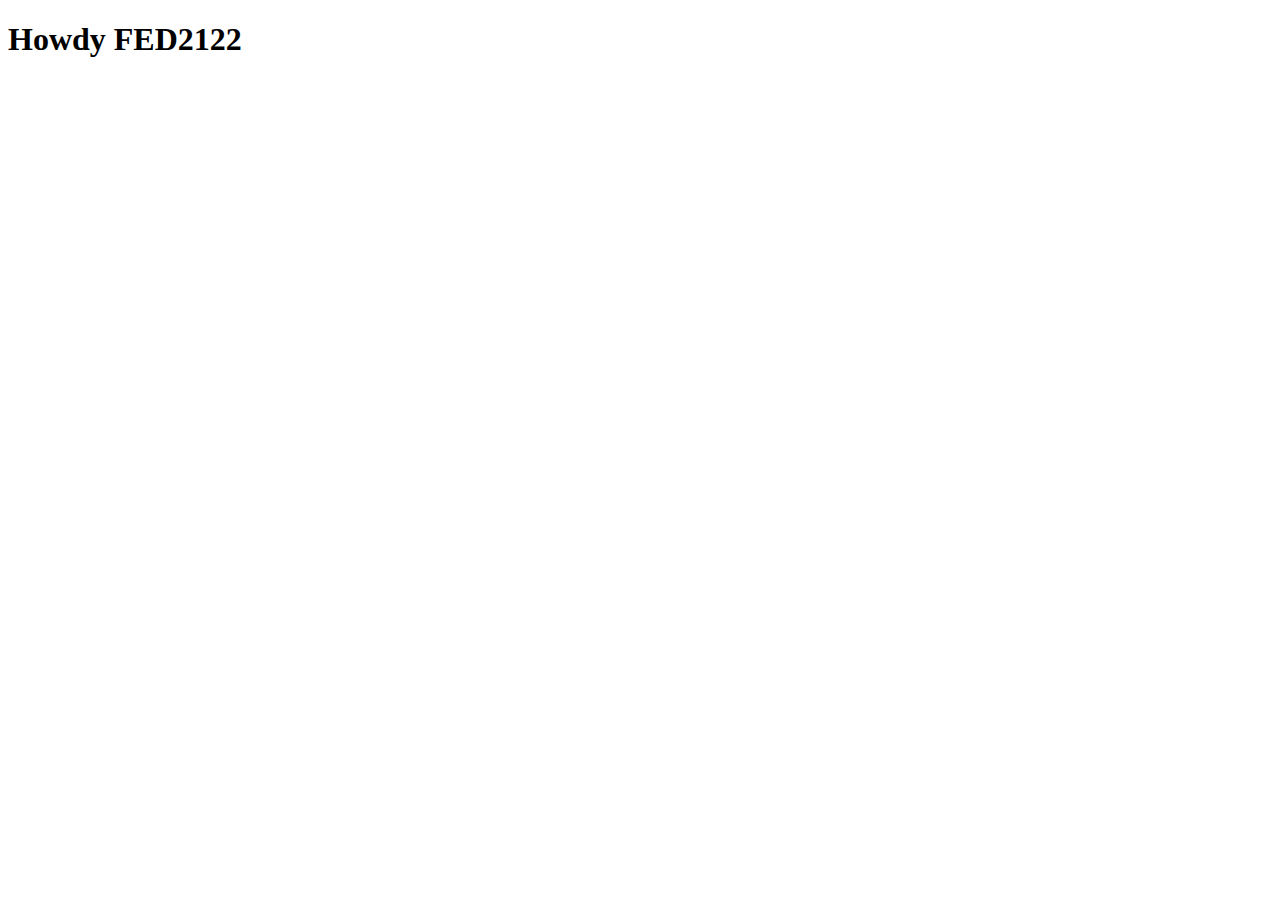
==== index.html @ 7b40d92a "Add files via upload" ====
<!doctype html>
<html lang="nl">
	
<head>
	<meta charset="UTF-8">
	<meta name="author" content="jouw naam">
	<meta name="viewport" content="width=device-width, initial-scale=1">
	
	<title>Howdy FED2122</title>
	
	<link href="styles/style.css" rel="stylesheet">
	<link rel="icon" type="image/svg+xml" href="images/favicon.svg">
</head>

<body>
	<h1>Howdy FED2122</h1>

	<script src="scripts/script.js"></script>
</body>
	
</html>
---- styles/style.css ----
/* CSS Document */
*, *::after, *::before {
  box-sizing:border-box;  
}
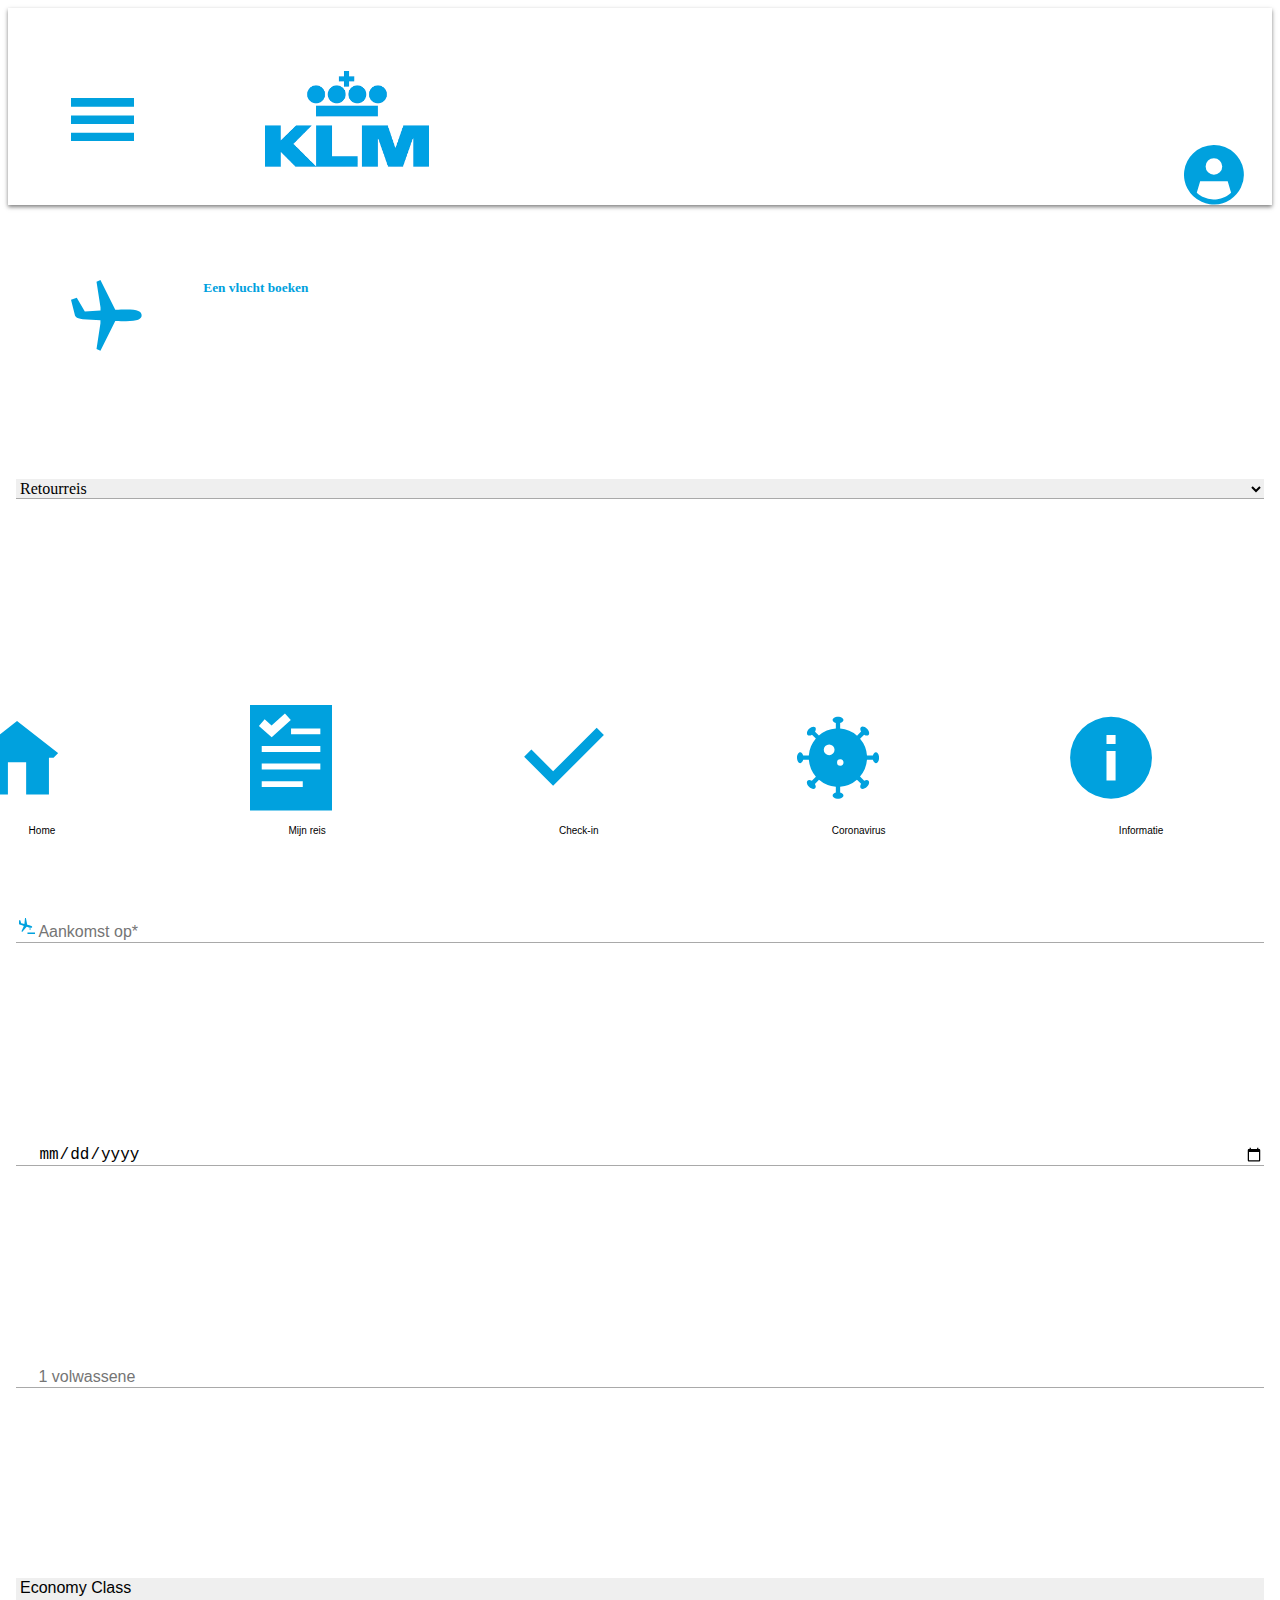
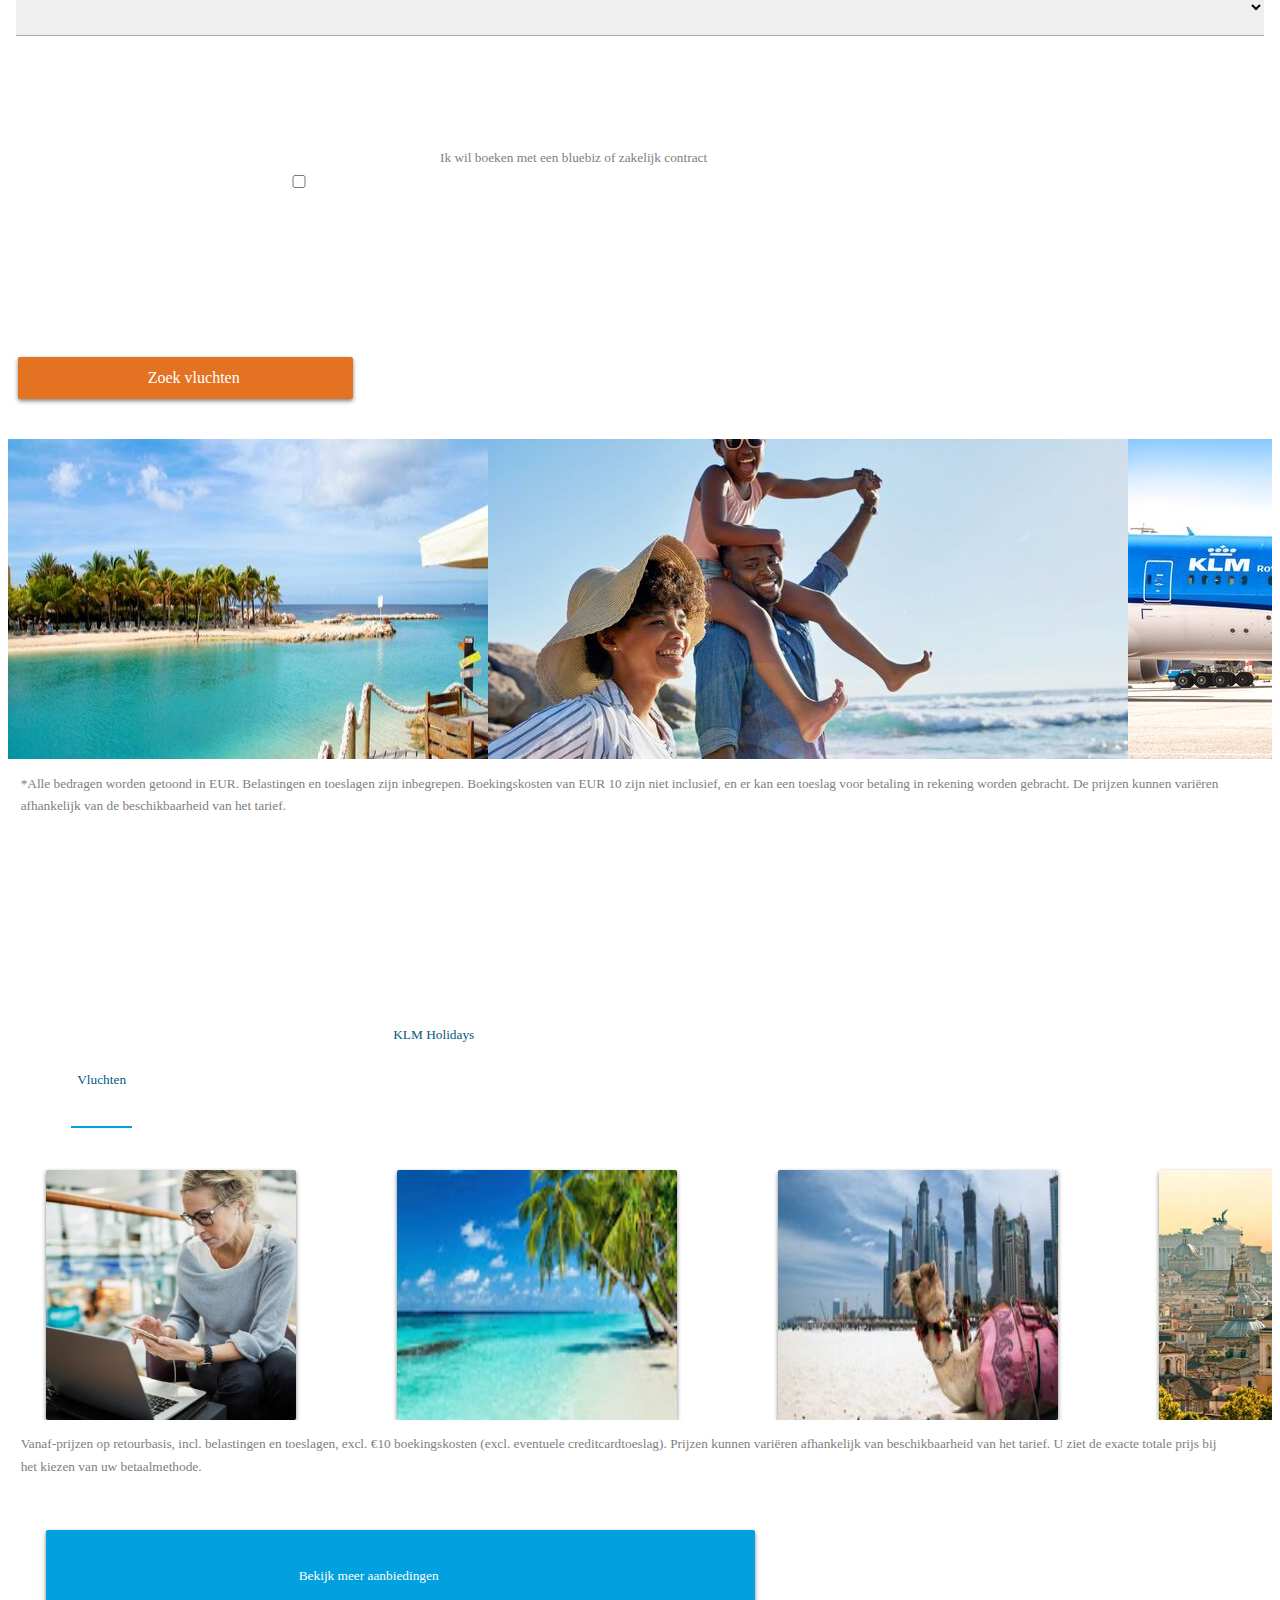
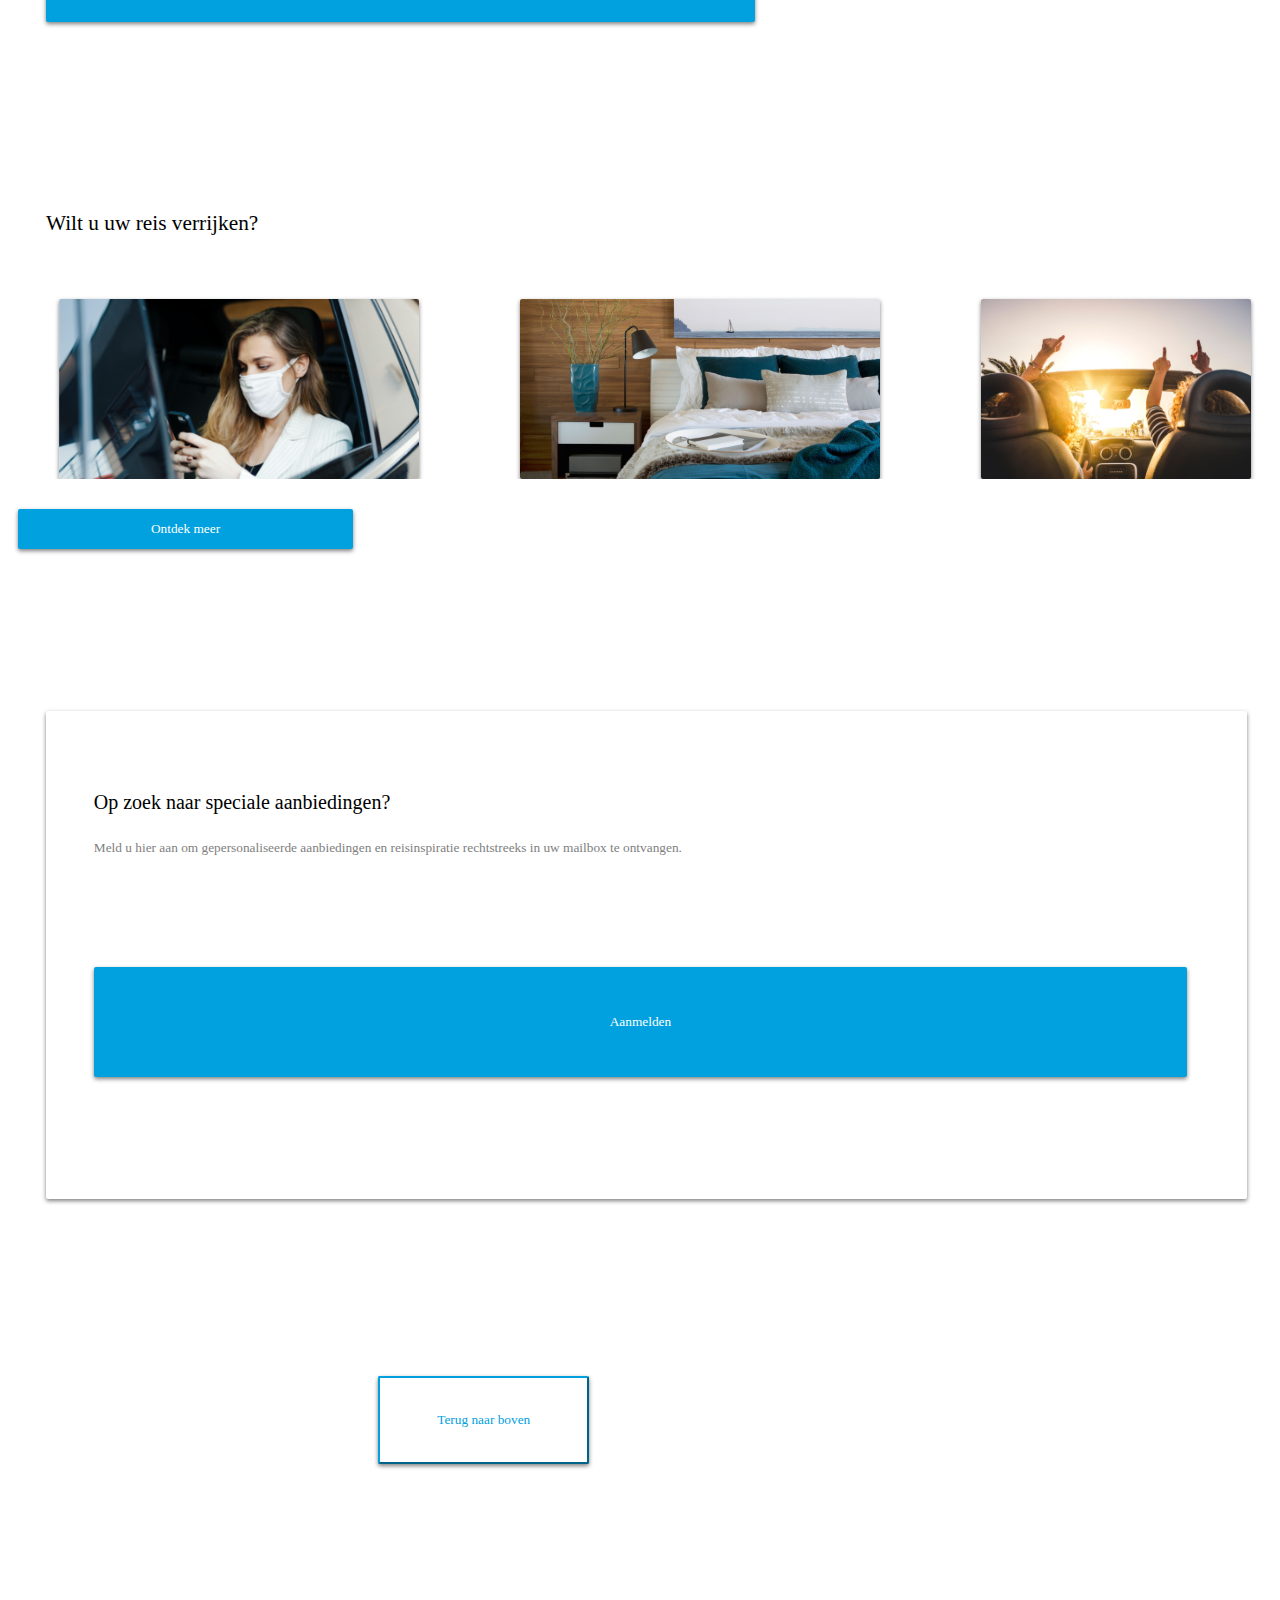
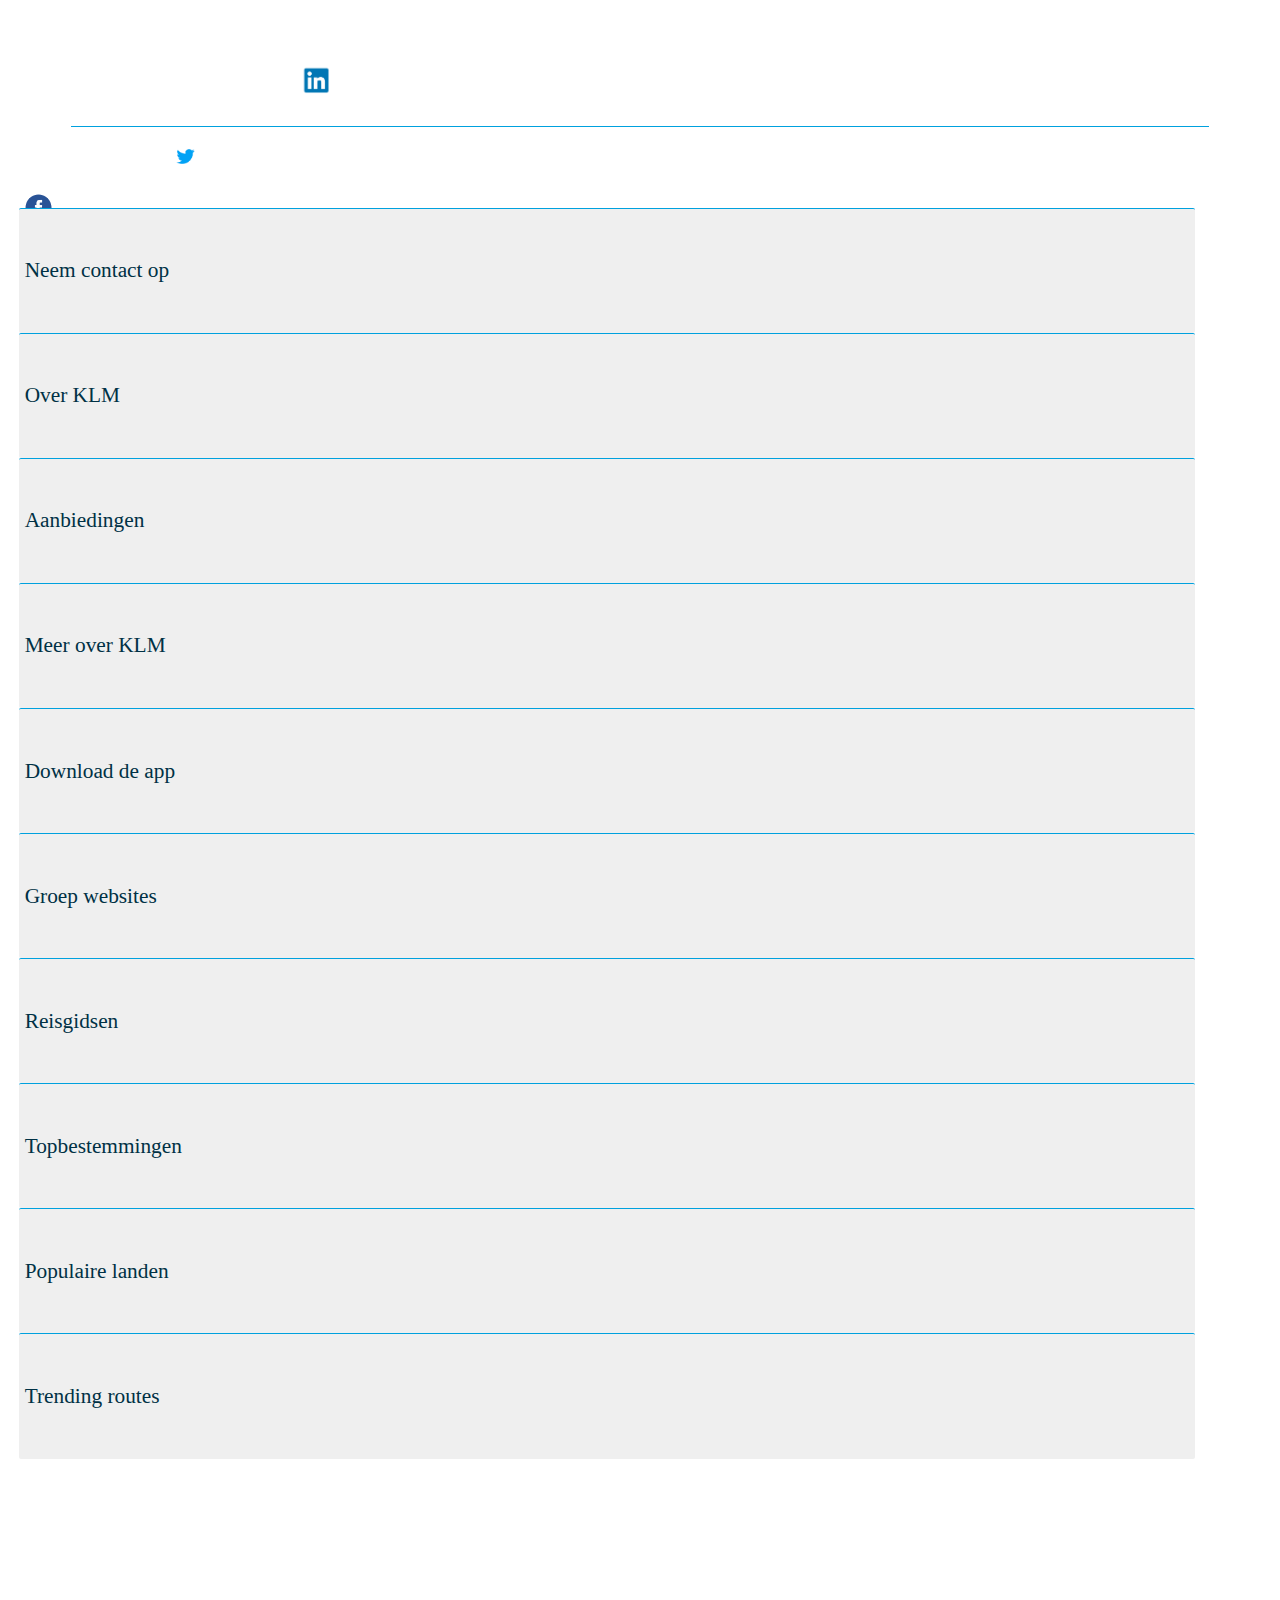
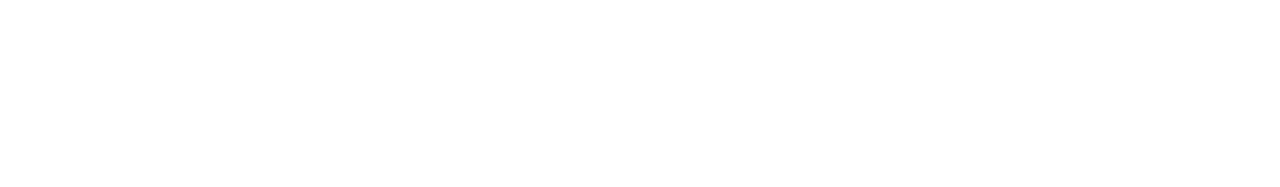
==== commit d88a94f6: "Add files via upload" ====
--- a/index.html
+++ b/index.html
@@ -1,21 +1,174 @@
 <!doctype html>
 <html lang="nl">
-	
+
 <head>
 	<meta charset="UTF-8">
-	<meta name="author" content="jouw naam">
+	<meta name="author" content="Femke Bakker">
 	<meta name="viewport" content="width=device-width, initial-scale=1">
-	
-	<title>Howdy FED2122</title>
-	
+
+	<title>KLM home</title>
+
 	<link href="styles/style.css" rel="stylesheet">
 	<link rel="icon" type="image/svg+xml" href="images/favicon.svg">
 </head>
 
 <body>
-	<h1>Howdy FED2122</h1>
+	<header>
+		<nav class="nav">
+			<svg xmlns="http://www.w3.org/2000/svg" width="100%" height="100%" viewBox="0 0 16 11" fit=""
+				preserveAspectRatio="xMidYMid meet" focusable="false" data-di-rand="1639339001306">
+				<path fill-rule="evenodd" d="M0 8.8h16V11H0V8.8zm16-4.4v2.2H0V4.4h16zM0 0h16v2.2H0V0z"></path>
+			</svg>
+			<img class="logo" src="images/klm_logo.png" alt="logo">
+			<svg xmlns="http://www.w3.org/2000/svg" width="100%" height="100%" viewBox="0 0 17 16" fit=""
+				preserveAspectRatio="xMidYMid meet" focusable="false" data-di-rand="1639063424919">
+				<path fill-rule="evenodd"
+					d="M8.054 16c-.377 0-.753-.027-1.126-.08a7.814 7.814 0 0 1-2.188-.622 8.12 8.12 0 0 1-3.813-3.574A7.827 7.827 0 0 1 .164 9.61a8.013 8.013 0 0 1-.1-2.631 7.962 7.962 0 0 1 2.364-4.702A8.184 8.184 0 0 1 4.92.63 8.261 8.261 0 0 1 7.95 0a8.338 8.338 0 0 1 3.056.551 8.317 8.317 0 0 1 2.533 1.591 7.963 7.963 0 0 1 1.773 9.324A8.084 8.084 0 0 1 8.262 16h-.207zm-2.968-2.018l.06.027a6.75 6.75 0 0 0 2.734.658h.233c.294 0 .587-.027.88-.063a6.83 6.83 0 0 0 1.82-.524l.063-.027.064-.035.063-.027.063-.035.062-.027.062-.036.062-.035.061-.027.06-.035.029-.018.033-.018.027-.018.034-.018.026-.017.033-.018.026-.018.034-.018.025-.017.034-.027.024-.009.035-.027.023-.017.035-.018.023-.018.035-.027.021-.009.036-.026.022-.018.036-.027.02-.009.037-.026.019-.018.037-.027.018-.009.039-.035.016-.009.039-.036.015-.008.04-.027.014-.018.041-.027.013-.017.042-.036.01-.009.043-.035.01-.01.044-.035.008-.009.046-.035.006-.01.046-.035.055-.053.05-.044c-.308-1.023-.615-2.036-.912-3.058H4.348c-.3 1.022-.606 2.035-.914 3.058l.047.044h.001l.048.044.048.045c.127.107.258.213.393.32l.01.009.036.026.017.01.033.026.021.018.031.026.023.01.03.026.024.018.03.018.026.017.028.018.026.018.029.018.083.053.029.018.028.026.027.01.03.017.028.018.03.018.027.017.03.018.027.018.03.018.027.018.032.017.027.01.032.017.027.018.032.018.027.017.033.018.026.009.035.018.024.018.04.017.02.01zM8.054 3.556a2.23 2.23 0 0 1 2.236 2.222A2.231 2.231 0 0 1 8.054 8a2.23 2.23 0 0 1-2.237-2.222 2.23 2.23 0 0 1 2.237-2.222z">
+				</path>
+			</svg>
+		</nav>
+	</header>
+	<main>
+		<section class="boeken">
+			<svg xmlns="http://www.w3.org/2000/svg" width="100%" height="100%" viewBox="0 0 19 19" fit=""
+				preserveAspectRatio="xMidYMid meet" focusable="false" data-di-res-id="63087fdb-fa797f2d"
+				data-di-rand="1639339001310">
+				<path fill-rule="evenodd"
+					d="M11.676 10.806l-3.913 7.826-1.035-.445 1.035-6.8v-.746a192.835 192.835 0 0 1-4.658-.29c-1.946-.155-2.07-1.035-2.07-1.035L0 5.176l1.522-.518 2.122 3.623a188.57 188.57 0 0 1 4.14-.249v-.786L6.728.435 7.763 0l3.913 7.825c1.035 0 2.07-.051 2.815-.051 3.106-.01 4.14.507 4.14 1.542 0 1.035-1.034 1.553-4.14 1.553-.776 0-1.749-.031-2.815-.063z">
+				</path>
+			</svg>
+			<h1>Een vlucht boeken</h1>
+		</section>
+		<form class="form">
+			<select>
+				<option>Retourreis</option>
+				<option>Enkele reis</option>
+				<option>Meerdere steden</option>
+			</select>
+			<input type="text" placeholder="Vertrek vanaf*">
+			<input type="text" placeholder="Aankomst op*">
+			<input type="date" placeholder="Datum">
+			<input type="text" placeholder="1 volwassene">
+			<select class="class">
+				<option>Economy Class</option>
+				<option>Premium Economy</option>
+				<optin>Business Class</optin>
+				<option>La Première</option>
+			</select>
+			<div class="checkbox">
+				<input class="checkbox" type="checkbox" role="switch">
+				<p>Ik wil boeken met een bluebiz of zakelijk contract</p>
+			</div>
+			<input class="zoeken" type="submit" value="Zoek vluchten">
+		</form>
+		</section>
+		<section>
+			<article class="carousel1">
+				<img src="images/slider1.jpg" alt="vrouw met laptop">
+				<img src="images/slider2.jpg" alt="palm beach">
+				<img src="images/slider3.jpg" alt="dubai">
+				<img src="images/slider4.jpg" alt="rome">
+			</article>
+			<p>*Alle bedragen worden getoond in EUR. Belastingen en toeslagen zijn inbegrepen. Boekingskosten van EUR 10
+				zijn niet inclusief, en er kan een toeslag voor betaling in rekening worden gebracht. De prijzen kunnen
+				variëren afhankelijk van de beschikbaarheid van het tarief.</p>
+		</section>
+		<section class="vluchten">
+			<button>Vluchten</button>
+			<button>KLM Holidays</button>
+			<article class="carousel">
+				<img class="carrousel2" src="images/vrouw_laptop.jpg" alt="vrouw met laptop">
+				<img class="carrousel2" src="images/palmbeack.jpg" alt="palm beach">
+				<img class="carrousel2" src="images/dubai.jpg" alt="dubai">
+				<img class="carrousel2" src="images/rome.jpg" alt="rome">
+			</article>
+			<p>Vanaf-prijzen op retourbasis, incl. belastingen en toeslagen, excl. €10 boekingskosten (excl. eventuele
+				creditcardtoeslag). Prijzen kunnen variëren afhankelijk van beschikbaarheid van het tarief. U ziet de
+				exacte totale prijs bij het kiezen van uw betaalmethode.</p>
+			<button>Bekijk meer aanbiedingen</button>
+		</section>
+		<section class="verrijken">
+			<h2>Wilt u uw reis verrijken?</h2>
+			<article class="carousel">
+				<img class="carrousel3" src="images/slider3_1.png" alt="vrouw in auto">
+				<img class="carrousel3" src="images/bed.jpg" alt="perfecte accommodatie">
+				<img class="carrousel3" src="images/auto.jpg" alt="auto huren">
+				<img class="carrousel3" src="images/parkeren.jpg" alt="auto parkeren">
+			</article>
+			<button>Ontdek meer</button>
+		</section>
+		<section class="speciale_aanbiedingen">
+			<h2>Op zoek naar speciale aanbiedingen?</h2>
+			<p>Meld u hier aan om gepersonaliseerde aanbiedingen en reisinspiratie rechtstreeks in uw mailbox te
+				ontvangen.</p>
+			<button>Aanmelden</button>
+		</section>
+		<section class="button4">
+			<button onclick="topFunction()" class="back" title="Terug naar boven">Terug naar boven</button>
+		</section>
+	</main>
+	<footer>
+		<section>
+			<a class="facebook" href="https://www.facebook.com/KLM"><img src="images/facebook.png" alt="facebook"></a>
+			<a class="twitter" href="https://twitter.com/klm"><img src="images/twitter.png" alt="twitter"></a>
+			<a class="linkedin" href="https://www.linkedin.com/company/klm/"><img src="images/linkedin.png"
+					alt="linkedin"></a>
+		</section>
+		<section>
+			<ul class="footer">
+				<button>Neem contact op</button>
+				<button>Over KLM</button>
+				<button>Aanbiedingen</button>
+				<button>Meer over KLM</button>
+				<button>Download de app</button>
+				<button>Groep websites</button>
+				<button>Reisgidsen</button>
+				<button>Topbestemmingen</button>
+				<button>Populaire landen</button>
+				<button>Trending routes</button>
+			</ul>
+		</section>
+		<nav class="footerNav">
+			<ul class="footerSvg">
+				<li><svg xmlns="http://www.w3.org/2000/svg" width="30%" height="100%" viewBox="0 0 19 17" fit=""
+						preserveAspectRatio="xMidYMid meet" focusable="false">
+						<path d="M9.5 0L19 7.438 17.945 8.5h-1.057V17h-5.277V9.562H7.388V17H2.111V8.5H1.055L0 7.438z">
+						</path>
+					</svg></li>
+				<li><svg height="100%" viewBox="0 0 14 18" width="30%" xmlns="http://www.w3.org/2000/svg" fit=""
+						preserveAspectRatio="xMidYMid meet" focusable="false">
+						<path
+							d="m0 0v18h14v-18zm2.5 2.44 1.18 1.06 2.28-2.06 1 1.12-3.26 2.96-2.18-1.94zm6.5 11.56h-7v-1h7zm3-3h-10v-1h10zm0-3h-10v-1h10zm0-3h-5v-1h5z">
+						</path>
+					</svg></li>
+				<li><svg xmlns="http://www.w3.org/2000/svg" width="30%" height="100%" viewBox="0 0 18 14" fit=""
+						preserveAspectRatio="xMidYMid meet" focusable="false">
+						<path fill-rule="evenodd"
+							d="M6.605 9.977l9.55-9.551 1.588 1.588-11.138 11.14L.253 6.801l1.588-1.589z"></path>
+					</svg></li>
+				<li><svg xmlns="http://www.w3.org/2000/svg" width="30%" height="100%" viewBox="0 0 18 18" fit=""
+						preserveAspectRatio="xMidYMid meet" focusable="false">
+						<path
+							d="M9 0c.654 0 1.184.318 1.184.71 0 .294-.296.546-.72.654v1.233a6.368 6.368 0 0 1 3.703 1.552l.884-.885c-.213-.37-.24-.75-.036-.954.277-.277.877-.127 1.34.335.462.463.612 1.062.334 1.34-.207.207-.594.176-.97-.046l-.885.883a6.364 6.364 0 0 1 1.514 3.694h1.293c.111-.413.36-.7.649-.7.392 0 .71.53.71 1.184 0 .654-.318 1.184-.71 1.184-.294 0-.546-.296-.654-.72h-1.29a6.37 6.37 0 0 1-1.525 3.673l.918.918c.365-.204.735-.227.936-.026.277.277.127.877-.335 1.34-.463.462-1.063.612-1.34.334-.21-.21-.175-.608.057-.989l-.905-.905a6.362 6.362 0 0 1-3.688 1.538v1.289c.424.108.72.36.72.654 0 .392-.53.71-1.184.71-.654 0-1.184-.318-1.184-.71 0-.29.287-.538.7-.649v-1.29a6.371 6.371 0 0 1-3.695-1.514l-.892.892c.222.375.254.763.046.97-.277.277-.877.127-1.34-.335-.462-.462-.612-1.062-.334-1.34.204-.204.583-.176.953.037l.893-.89a6.371 6.371 0 0 1-1.553-3.707h-1.23c-.108.424-.36.72-.654.72C.318 10.184 0 9.654 0 9c0-.654.318-1.184.71-1.184.29 0 .538.287.649.7h1.233c.1-1.42.664-2.713 1.542-3.727l-.845-.843c-.376.222-.764.254-.972.046-.277-.277-.127-.877.335-1.34.463-.462 1.062-.612 1.34-.334.204.204.177.583-.036.953l.849.85a6.36 6.36 0 0 1 3.711-1.527V1.359c-.413-.111-.7-.36-.7-.649C7.816.318 8.346 0 9 0zm.526 9.33a.71.71 0 1 0 0 1.419.71.71 0 0 0 0-1.418zM7.052 6.069a1.184 1.184 0 1 0 0 2.368 1.184 1.184 0 0 0 0-2.368z"
+							fill-rule="nonzero"></path>
+					</svg></li>
+				<li><svg xmlns="http://www.w3.org/2000/svg" width="30%" height="100%" viewBox="0 0 16 16" fit=""
+						preserveAspectRatio="xMidYMid meet" focusable="false">
+						<path
+							d="M8 .02A7.981 7.981 0 0 1 15.977 8a7.981 7.981 0 0 1-7.979 7.978A7.981 7.981 0 0 1 .021 8 7.981 7.981 0 0 1 7.999.021zm-.887 12.412h1.773V6.67H7.113v5.762zm0-7.092h1.773V3.567H7.113V5.34z">
+						</path>
+					</svg></li>
+			</ul>
+			<ul class="footerMenu">
+				<li>Home</li>
+				<li>Mijn reis</li>
+				<li>Check-in</li>
+				<li>Coronavirus</li>
+				<li>Informatie</li>
+			</ul>
+		</nav>
+	</footer>
+	<script src="./script.js"></script>
+</body>
 
-	<script src="scripts/script.js"></script>
-</body>
-	
-</html>
+</html>--- a/styles/style.css
+++ b/styles/style.css
@@ -1,5 +1,555 @@
 /* CSS Document */
-*, *::after, *::before {
-  box-sizing:border-box;  
-}
-
+*,
+*::after,
+*::before {
+  box-sizing: border-box;
+}
+
+/*styling voor de p elementen*/
+p {
+  display: flex;
+  font-family: verdana regular;
+  margin-left: 1%;
+  font-size: 10pt;
+  color: gray;
+  width: 95%;
+  line-height: 1.7;
+}
+
+/*styling voor de top navigatie*/
+.nav {
+  box-shadow: 0 2px 4px 0 rgba(0, 0, 0, .5);
+}
+
+.nav :first-child {
+  fill: #00a1de;
+  width: 5%;
+  margin-top: 4%;
+  margin-left: 5%;
+}
+
+.nav :nth-child(2) {
+  width: 13%;
+  margin-left: 10%;
+  margin-top: 5%;
+  margin-bottom: -2%;
+}
+
+.nav :nth-child(3) {
+  display: flex;
+  fill: #00a1de;
+  width: 5%;
+  margin-left: 93%;
+}
+
+/*styling voor de section boeken*/
+.boeken {
+  display: flex;
+  align-items: flex-start;
+  margin-left: 5%;
+  margin-top: 5%;
+}
+
+.boeken :first-child {
+  fill: #00a1de;
+  width: 6%;
+  margin-right: 5%;
+  margin-top: 1%;
+}
+
+.boeken h1 {
+  font-family: verdana regular;
+  font-size: 10pt;
+  color: #00a1de;
+  margin-top: 1%;
+}
+
+/*styling voor het formulier */
+.form {
+  display: flex;
+  flex-direction: column;
+  width: 100%;
+}
+
+.form :first-child {
+  font-family: verdana regular;
+  font-size: 12pt;
+  margin-top: 10%;
+  margin-right: 0.5em;
+  margin-left: 0.5em;
+  margin-bottom: 10%;
+  width: calc(100% - 1em);
+  border: 0;
+  border-bottom: 1px solid #a9a9a9;
+}
+
+.form svg {
+  display: flex;
+  fill: #00a1de;
+  width: 6%;
+  margin-left: 4%;
+}
+
+.form input {
+  font-size: 12pt;
+  padding-top: 1%;
+  margin-top: 5%;
+  margin-right: 0.5em;
+  margin-left: 0.5em;
+  margin-bottom: 10%;
+  width: calc(100% - 1em);
+  border: 0;
+  border-bottom: 1px solid #a9a9a9;
+  background-repeat: no-repeat;
+  background-size: 1em;
+  background-position: 0.2em 50%;
+  padding-left: 1.4em;
+}
+
+.form input:nth-of-type(1) {
+  background-image: url("../images/vliegtuigOpstijgen.svg");
+}
+
+.form input:nth-of-type(2) {
+  background-image: url("../images/vliegtuigLanden.svg");
+}
+
+.class {
+  font-size: 12pt;
+  padding-top: 0;
+  padding-bottom: 3%;
+  margin-top: 5%;
+  margin-right: 0.5em;
+  margin-left: 0.5em;
+  width: calc(100% - 1em);
+  border: 0;
+  border-bottom: 1px solid #a9a9a9;
+}
+
+.checkbox {
+  display: flex;
+  align-content: flex-start;
+  margin-left: -8em;
+}
+
+.checkbox p {
+  font-family: verdana regular;
+  font-size: 10pt;
+  display: flex;
+  margin-top: 8%;
+  margin-left: -20%;
+  width: 100%;
+}
+
+.form .zoeken {
+  font-family: verdana regular;
+  color: white;
+  background-color: #e37222;
+  padding-top: 12px;
+  padding-bottom: 12px;
+  margin: 10px;
+  margin-top: 30px;
+  margin-bottom: 40px;
+  width: 335px;
+  border: none;
+  border-radius: 2px;
+  box-shadow: 0 2px 4px 0 rgba(0, 0, 0, .5);
+}
+
+/*styling voor de eerste carousel*/
+.carousel1 {
+  display: flex;
+  flex-direction: row;
+  overflow-x: auto;
+}
+
+.carousel1 img {
+  width: 100%;
+}
+
+/*styling voor het tabblad vluchten*/
+.vluchten button:nth-of-type(1) {
+  display: flex;
+  font-family: verdana regular;
+  font-size: 10pt;
+  color: #005b82;
+  background-color: white;
+  margin-top: 20%;
+  margin-bottom: -8%;
+  margin-left: 5%;
+  padding-bottom: 3%;
+  border: 0;
+  border-bottom: 2px solid #00a1de;
+}
+
+.vluchten button:nth-of-type(2) {
+  display: flex;
+  font-family: verdana regular;
+  font-size: 10pt;
+  color: #005b82;
+  background-color: white;
+  margin-top: 20%;
+  margin-bottom: -8%;
+  margin-left: 30%;
+  margin-top: 0;
+  padding-bottom: 3%;
+  border: 0;
+}
+
+/*styling voor het carousel*/
+.carousel {
+  display: flex;
+  flex-direction: row;
+  overflow-x: auto;
+}
+
+.carrousel2 {
+  margin-top: 15%;
+  height: 250px;
+  width: 280px;
+  margin-left: 3%;
+  margin-right: 5%;
+  border-radius: 2px;
+  box-shadow: 0 2px 4px 0 rgba(0, 0, 0, .5);
+}
+
+/*styling voor het tabblad vluchten*/
+.vluchten button:nth-of-type(3) {
+  font-family: verdana regular;
+  color: white;
+  background-color: #00a1de;
+  padding-top: 3%;
+  padding-bottom: 3%;
+  padding-left: 20%;
+  padding-right: 25%;
+  margin-left: 3%;
+  margin-right: 3%;
+  margin-bottom: 10%;
+  margin-top: 3%;
+  border: none;
+  border-radius: 2px;
+  box-shadow: 0 2px 4px 0 rgba(0, 0, 0, .5);
+}
+
+/*styling voor de section verrijken*/
+.verrijken h2 {
+  font-family: verdana regular;
+  font-size: 16pt;
+  font-weight: lighter;
+  margin-bottom: -10%;
+  margin-top: 5%;
+  margin-left: 3%;
+}
+
+.carrousel3 {
+  margin-top: 15%;
+  ;
+  height: 180px;
+  width: 70%;
+  margin-left: 4%;
+  margin-right: 4%;
+  margin-top: none;
+  border-radius: 2px;
+  box-shadow: 0 2px 4px 0 rgba(0, 0, 0, .5);
+}
+
+.verrijken button {
+  font-family: verdana regular;
+  color: white;
+  background-color: #00a1de;
+  padding-top: 12px;
+  padding-bottom: 12px;
+  margin: 10px;
+  margin-top: 30px;
+  width: 335px;
+  border: none;
+  border-radius: 2px;
+  box-shadow: 0 2px 4px 0 rgba(0, 0, 0, .5);
+}
+
+/*styling voor de section speciale aanbiedingen*/
+.speciale_aanbiedingen {
+  box-shadow: 0 2px 4px 0 rgba(0, 0, 0, .5);
+  border-radius: 2px;
+  padding-top: 5%;
+  padding-left: 1%;
+  padding-right: 1%;
+  padding-bottom: 5%;
+  margin-left: 3%;
+  margin-right: 3%;
+  margin-top: 12%;
+  width: 95%;
+}
+
+.speciale_aanbiedingen h2 {
+  font-family: verdana regular;
+  font-weight: lighter;
+  font-size: 15pt;
+  margin-left: 3%;
+  margin-bottom: 2%;
+}
+
+.speciale_aanbiedingen p {
+  width: 90%;
+  margin-top: 0;
+  margin-left: 3%;
+  font-size: 10pt;
+}
+
+.speciale_aanbiedingen button {
+  font-family: verdana regular;
+  color: white;
+  background-color: #00a1de;
+  padding-top: 4%;
+  padding-bottom: 4%;
+  margin-bottom: 5%;
+  margin-top: 8%;
+  margin-left: 3%;
+  width: 93%;
+  border: none;
+  border-radius: 2px;
+  box-shadow: 0 2px 4px 0 rgba(0, 0, 0, .5);
+}
+
+.button4 {
+  margin: 5%;
+  width: 90%;
+  border-bottom: 1px solid #00a1de;
+}
+
+/*styling voor de knop om naar boven te gaan*/
+.back {
+  margin-top: 10%;
+  margin-left: 27%;
+  margin-bottom: 23%;
+  padding-top: 3%;
+  padding-bottom: 3%;
+  padding-right: 5%;
+  padding-left: 5%;
+  border: 1;
+  border-radius: 2px;
+  border-color: #00a1de;
+  font-family: verdana regular;
+  color: #00a1de;
+  background-color: white;
+  box-shadow: 0 2px 4px 0 rgba(0, 0, 0, .5);
+}
+
+/*styling voor de sociale media iconen*/
+.facebook {
+  display: flex;
+  height: 35px;
+  margin-left: 1%;
+}
+
+.twitter {
+  display: flex;
+  height: 15px;
+  margin-left: 13%;
+  margin-top: -6%;
+}
+
+.linkedin {
+  display: flex;
+  height: 35px;
+  margin-left: 23%;
+  margin-top: -8%;
+}
+
+/*styling voor de footer*/
+.footer {
+  display: flex;
+  flex-direction: column;
+  width: 98%;
+  font-size: 13pt;
+  padding: 0;
+  border-top: 1px;
+}
+
+.footer button {
+  font-family: verdana regular;
+  color: #003145;
+  background-color: -internal-light-dark(black, white);
+  padding-top: 4%;
+  padding-bottom: 4%;
+  margin: 0;
+  margin-right: 0.5em;
+  margin-left: 0.5em;
+  width: 95%;
+  border: 0;
+  border-top: 1px solid #00a1de;
+  border-radius: 2px;
+  font-family: verdana regular;
+  text-align: left;
+  font-size: 16pt;
+}
+
+.footer button:last-of-type {
+  margin-bottom: 25%;
+}
+
+.footerNav {
+  margin-top: 10%;
+  position: fixed;
+  bottom: 0;
+  left: 0;
+  z-index: 9999;
+  background-color: white;
+}
+
+.footerMenu {
+  font-family: Verdana, Geneva, Tahoma, sans-serif;
+  display: flex;
+  flex-direction: row;
+  list-style: none;
+  margin-left: -10%;
+  margin-top: -4%;
+  margin-bottom: 5%;
+  font-size: 10px;
+  justify-content: space-around;
+  fill: #00a1de;
+  background-color: white;
+}
+
+.footerSvg {
+  display: flex;
+  flex-direction: row;
+  list-style: none;
+  margin-left: -5%;
+  margin-right: -5%;
+  margin-top: -4%;
+  margin-bottom: 5%;
+  padding-top: 4%;
+  justify-content: space-around;
+  fill: #00a1de;
+  background-color: white;
+}
+
+
+
+
+
+/* hier begint de css voor de tweede pagina */
+
+/*styling voor alle sections*/
+.page2 section {
+  padding-bottom: 1%;
+  box-shadow: 0 2px 4px 0 rgba(0, 0, 0, .5);
+  border-radius: 2px;
+  margin-left: 2%;
+  margin-right: 2%;
+  margin-top: 10%;
+}
+
+/*styling voor de sections met de class "none"*/
+.page2 .none {
+  padding-bottom: 0;
+  box-shadow: none;
+  border-radius: 2px;
+  margin-left: 1%;
+  margin-right: 2%;
+  margin-top: 10%;
+}
+
+/*styling voor de p elementen in de class "none"*/
+.page2 .noneP {
+  color: #003145;
+  border: 0;
+  border-bottom: 1px solid #003145;
+  width: 25%;
+  margin-top: -3%;
+}
+
+/*styling voor de h1 elementen in de class "none"*/
+.page2 .none h1 {
+  font-family: Verdana, Geneva, Tahoma, sans-serif;
+  color: #003145;
+  font-weight: 50;
+  font-size: 1.8em;
+  margin-left: 4%;
+  margin-top: -4%;
+}
+
+/*styling voor de h1/2/3 elementen*/
+.page2 h1 {
+  font-family: Verdana, Geneva, Tahoma, sans-serif;
+  color: #003145;
+  font-weight: 50;
+  font-size: 1.8em;
+  margin-left: 4%;
+}
+
+.page2 h2 {
+  font-family: Verdana, Geneva, Tahoma, sans-serif;
+  color: #003145;
+  font-weight: 50;
+  font-size: 16pt;
+}
+
+.page2 h3 {
+  font-family: Verdana, Geneva, Tahoma, sans-serif;
+  color: #003145;
+  font-weight: 400;
+  margin-left: 4%;
+  padding-top: 5%;
+}
+
+/*styling voor de p elementen in page 2*/
+.page2 p {
+  font-family: Verdana, Geneva, Tahoma, sans-serif;
+  color: gray;
+  width: 95%;
+  font-size: 10pt;
+  font-weight: 400;
+  margin-left: 4%;
+  margin-bottom: 10%;
+}
+
+/*styling voor de afbeeldingen in page 2*/
+.page2 .img {
+  width: 100%;
+}
+
+
+/*styling voor de sociale media iconen in page 2*/
+.page2 .none .facebook {
+  display: flex;
+  height: 35px;
+  margin-left: 1%;
+}
+
+.page2 .none .twitter {
+  display: flex;
+  height: 15px;
+}
+
+.page2 .none .linkedin {
+  display: flex;
+  height: 35px;
+}
+
+/*styling voor de footer in page 2*/
+.footerNav {
+  margin-top: 10%;
+  position: fixed;
+  bottom: 0;
+  left: 0;
+  z-index: 9999;
+  background-color: white;
+}
+
+.page2 .none .footer {
+  display: flex;
+  flex-direction: column;
+  width: 98%;
+  font-size: 13pt;
+  padding: 0;
+  border-top: 1px;
+}
+
+.page2 .footer2 {
+  margin-top: 20%;
+  margin-left: 1%;
+  margin-right: 1%;
+  border-top: 1px solid #00a1de;
+}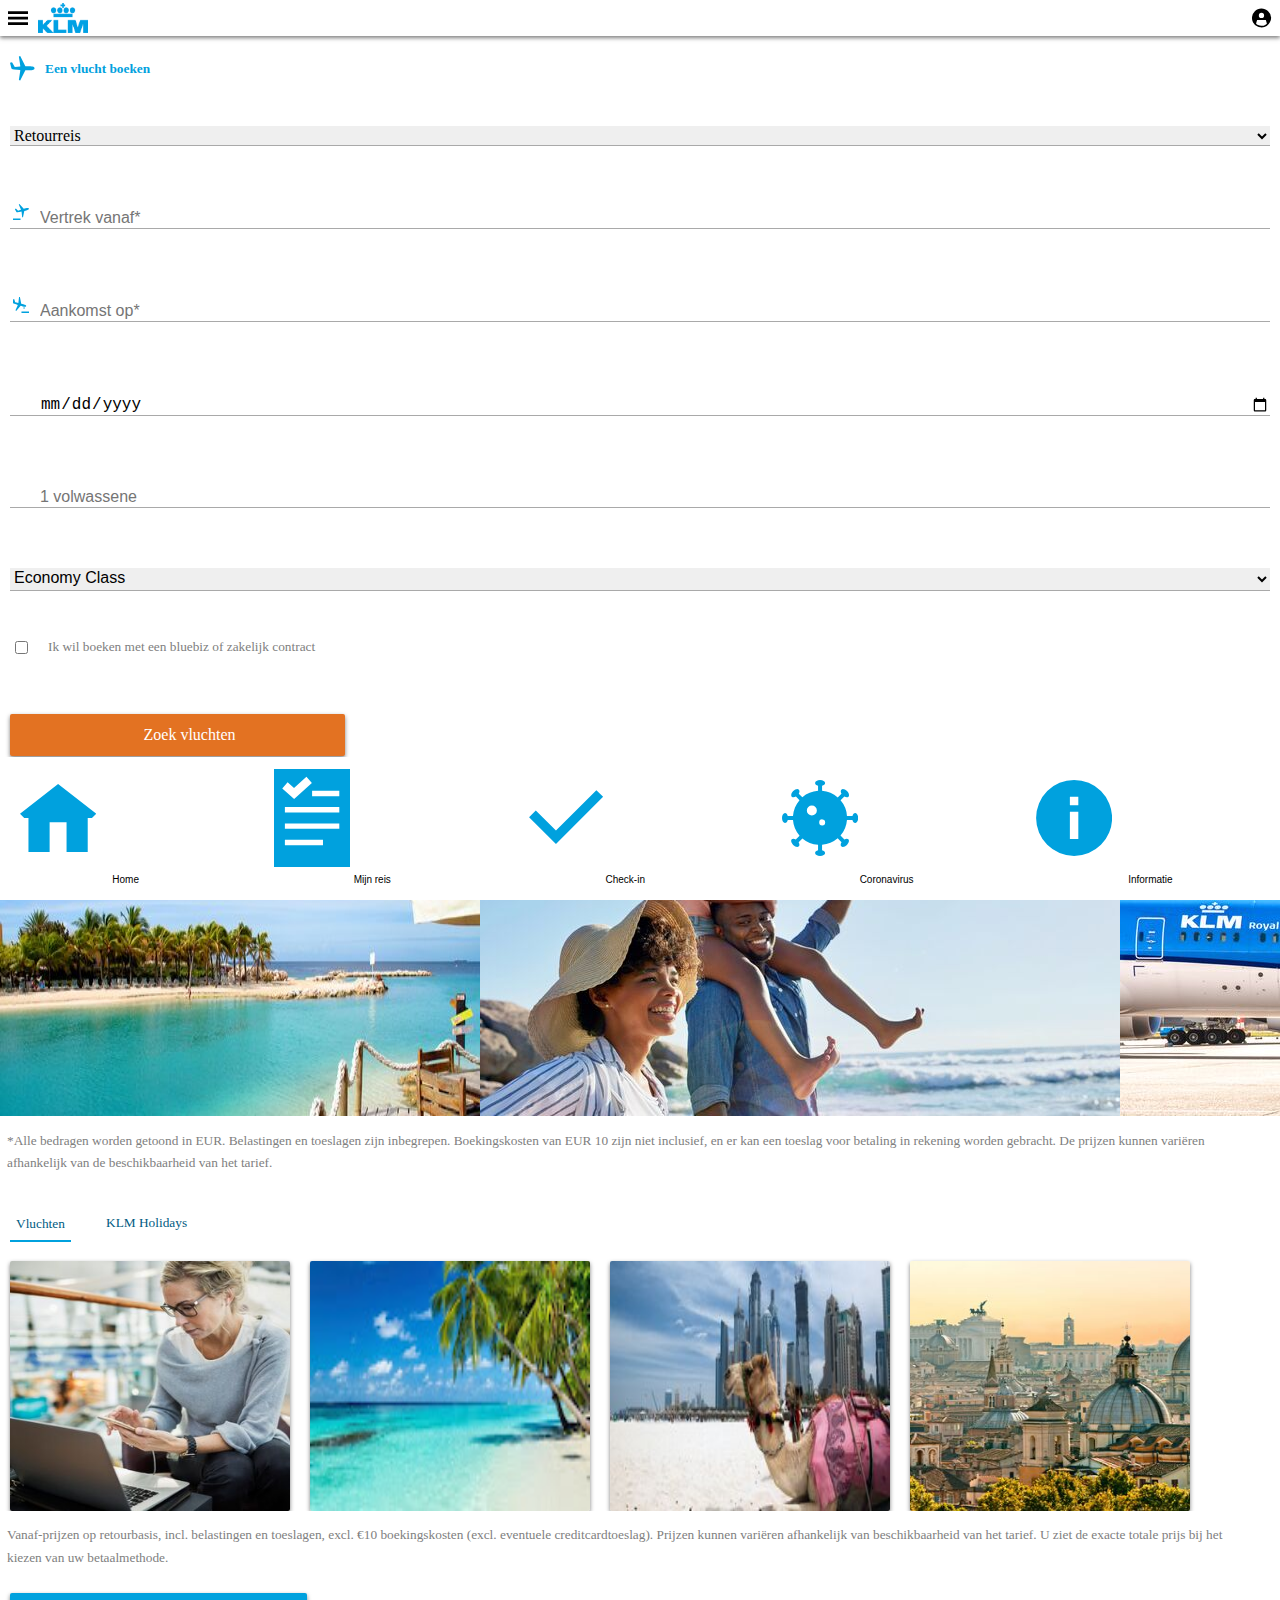
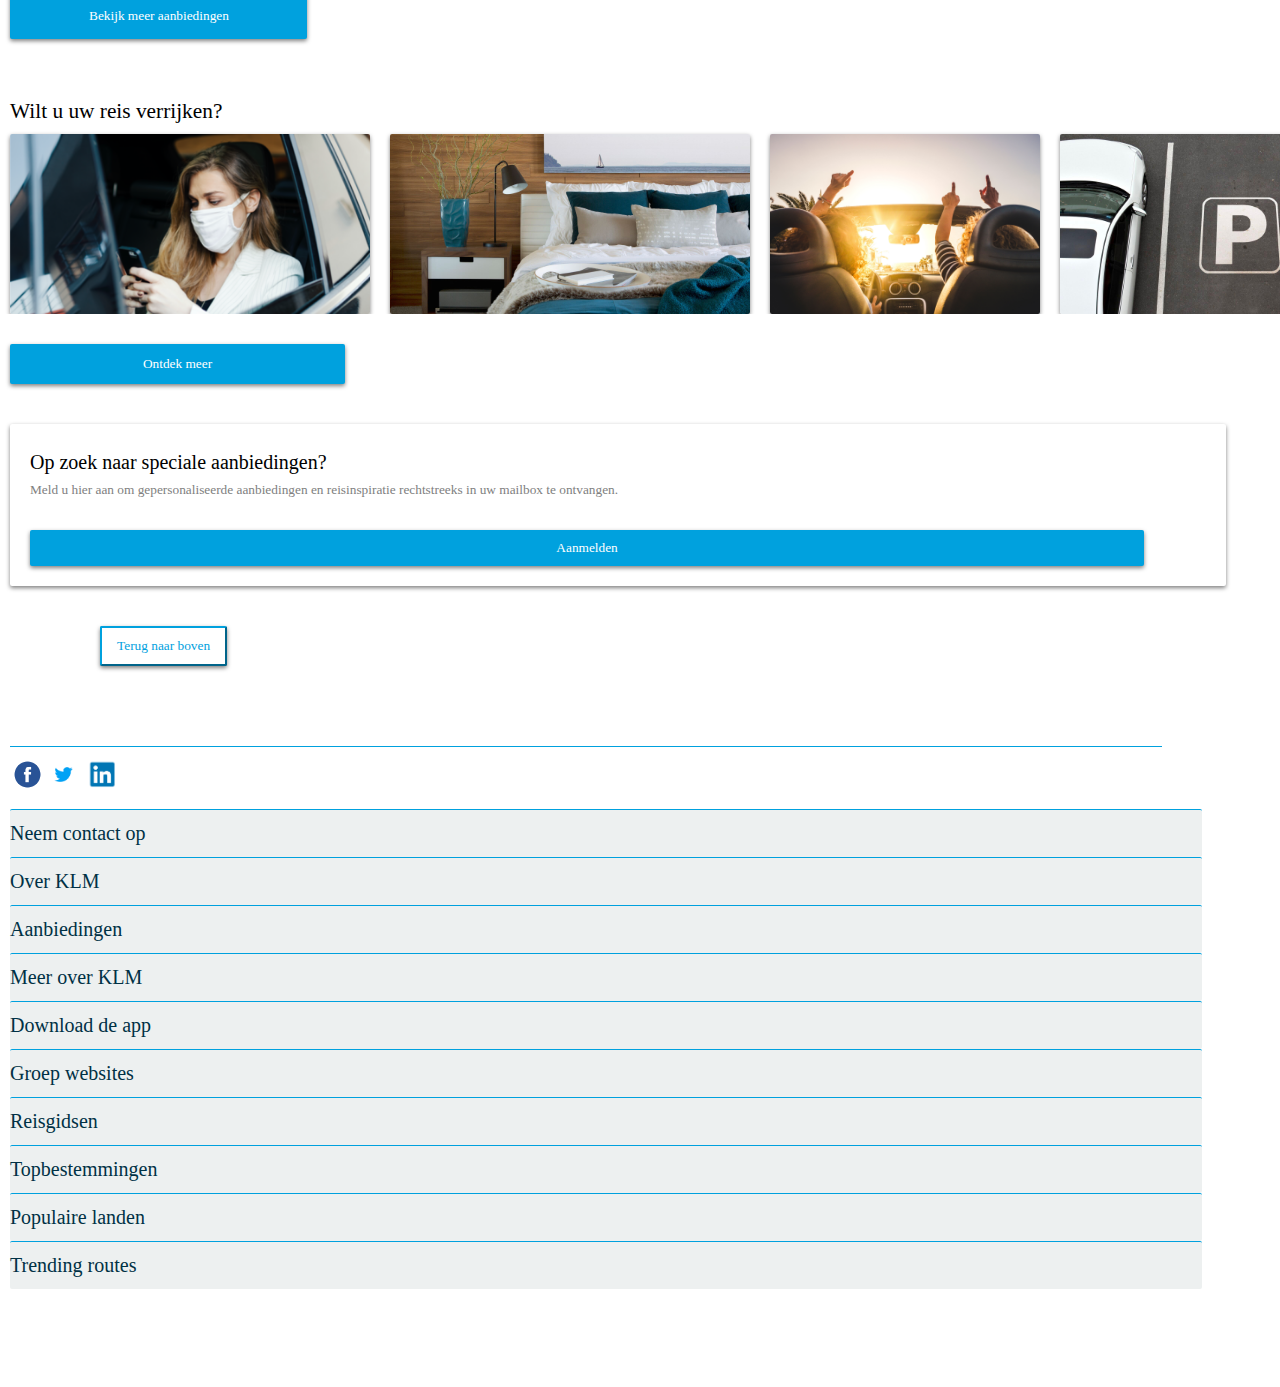
==== commit aa7a008a: "Add files via upload" ====
--- a/index.html
+++ b/index.html
@@ -15,22 +15,35 @@
 <body>
 	<header>
 		<nav class="nav">
-			<svg xmlns="http://www.w3.org/2000/svg" width="100%" height="100%" viewBox="0 0 16 11" fit=""
+			<svg xmlns="http://www.w3.org/2000/svg" width="100%" height="100%" viewBox="0 0 16 11" 
 				preserveAspectRatio="xMidYMid meet" focusable="false" data-di-rand="1639339001306">
 				<path fill-rule="evenodd" d="M0 8.8h16V11H0V8.8zm16-4.4v2.2H0V4.4h16zM0 0h16v2.2H0V0z"></path>
 			</svg>
 			<img class="logo" src="images/klm_logo.png" alt="logo">
-			<svg xmlns="http://www.w3.org/2000/svg" width="100%" height="100%" viewBox="0 0 17 16" fit=""
+			<svg xmlns="http://www.w3.org/2000/svg" width="100%" height="100%" viewBox="0 0 17 16" 
 				preserveAspectRatio="xMidYMid meet" focusable="false" data-di-rand="1639063424919">
 				<path fill-rule="evenodd"
 					d="M8.054 16c-.377 0-.753-.027-1.126-.08a7.814 7.814 0 0 1-2.188-.622 8.12 8.12 0 0 1-3.813-3.574A7.827 7.827 0 0 1 .164 9.61a8.013 8.013 0 0 1-.1-2.631 7.962 7.962 0 0 1 2.364-4.702A8.184 8.184 0 0 1 4.92.63 8.261 8.261 0 0 1 7.95 0a8.338 8.338 0 0 1 3.056.551 8.317 8.317 0 0 1 2.533 1.591 7.963 7.963 0 0 1 1.773 9.324A8.084 8.084 0 0 1 8.262 16h-.207zm-2.968-2.018l.06.027a6.75 6.75 0 0 0 2.734.658h.233c.294 0 .587-.027.88-.063a6.83 6.83 0 0 0 1.82-.524l.063-.027.064-.035.063-.027.063-.035.062-.027.062-.036.062-.035.061-.027.06-.035.029-.018.033-.018.027-.018.034-.018.026-.017.033-.018.026-.018.034-.018.025-.017.034-.027.024-.009.035-.027.023-.017.035-.018.023-.018.035-.027.021-.009.036-.026.022-.018.036-.027.02-.009.037-.026.019-.018.037-.027.018-.009.039-.035.016-.009.039-.036.015-.008.04-.027.014-.018.041-.027.013-.017.042-.036.01-.009.043-.035.01-.01.044-.035.008-.009.046-.035.006-.01.046-.035.055-.053.05-.044c-.308-1.023-.615-2.036-.912-3.058H4.348c-.3 1.022-.606 2.035-.914 3.058l.047.044h.001l.048.044.048.045c.127.107.258.213.393.32l.01.009.036.026.017.01.033.026.021.018.031.026.023.01.03.026.024.018.03.018.026.017.028.018.026.018.029.018.083.053.029.018.028.026.027.01.03.017.028.018.03.018.027.017.03.018.027.018.03.018.027.018.032.017.027.01.032.017.027.018.032.018.027.017.033.018.026.009.035.018.024.018.04.017.02.01zM8.054 3.556a2.23 2.23 0 0 1 2.236 2.222A2.231 2.231 0 0 1 8.054 8a2.23 2.23 0 0 1-2.237-2.222 2.23 2.23 0 0 1 2.237-2.222z">
 				</path>
 			</svg>
+			<section>
+				<section>
+					<ul>
+						<li><a href="#" class="active">Home</a></li>
+						<li><a href="#">Mijn Reis</a></li>
+						<li><a href="#">Check-in</a></li>
+						<li><a href="corona.html">Coronavirus</a></li>
+						<li><a href="#">Informatie</a></li>
+						<li><a href="#">Contrast aan</a></li>
+						<li><a href="#">Netherlands - NL</a></li>
+					</ul>
+				</section>
+			</section>
 		</nav>
 	</header>
 	<main>
 		<section class="boeken">
-			<svg xmlns="http://www.w3.org/2000/svg" width="100%" height="100%" viewBox="0 0 19 19" fit=""
+			<svg xmlns="http://www.w3.org/2000/svg" width="100%" height="100%" viewBox="0 0 19 19"
 				preserveAspectRatio="xMidYMid meet" focusable="false" data-di-res-id="63087fdb-fa797f2d"
 				data-di-rand="1639339001310">
 				<path fill-rule="evenodd"
@@ -47,12 +60,12 @@
 			</select>
 			<input type="text" placeholder="Vertrek vanaf*">
 			<input type="text" placeholder="Aankomst op*">
-			<input type="date" placeholder="Datum">
+			<input type="date">
 			<input type="text" placeholder="1 volwassene">
 			<select class="class">
 				<option>Economy Class</option>
 				<option>Premium Economy</option>
-				<optin>Business Class</optin>
+				<option>Business Class</option>
 				<option>La Première</option>
 			</select>
 			<div class="checkbox">
@@ -61,7 +74,6 @@
 			</div>
 			<input class="zoeken" type="submit" value="Zoek vluchten">
 		</form>
-		</section>
 		<section>
 			<article class="carousel1">
 				<img src="images/slider1.jpg" alt="vrouw met laptop">
@@ -104,7 +116,7 @@
 			<button>Aanmelden</button>
 		</section>
 		<section class="button4">
-			<button onclick="topFunction()" class="back" title="Terug naar boven">Terug naar boven</button>
+			<button class="back" title="Terug naar boven">Terug naar boven</button>
 		</section>
 	</main>
 	<footer>
@@ -116,48 +128,48 @@
 		</section>
 		<section>
 			<ul class="footer">
-				<button>Neem contact op</button>
-				<button>Over KLM</button>
-				<button>Aanbiedingen</button>
-				<button>Meer over KLM</button>
-				<button>Download de app</button>
-				<button>Groep websites</button>
-				<button>Reisgidsen</button>
-				<button>Topbestemmingen</button>
-				<button>Populaire landen</button>
-				<button>Trending routes</button>
+				<li>Neem contact op</li>
+				<li>Over KLM</li>
+				<li>Aanbiedingen</li>
+				<li>Meer over KLM</li>
+				<li>Download de app</li>
+				<li>Groep websites</li>
+				<li>Reisgidsen</li>
+				<li>Topbestemmingen</li>
+				<li>Populaire landen</li>
+				<li>Trending routes</li>
 			</ul>
 		</section>
 		<nav class="footerNav">
 			<ul class="footerSvg">
-				<li><svg xmlns="http://www.w3.org/2000/svg" width="30%" height="100%" viewBox="0 0 19 17" fit=""
+				<li><a href="#"><svg xmlns="http://www.w3.org/2000/svg" width="30%" height="100%" viewBox="0 0 19 17" 
 						preserveAspectRatio="xMidYMid meet" focusable="false">
 						<path d="M9.5 0L19 7.438 17.945 8.5h-1.057V17h-5.277V9.562H7.388V17H2.111V8.5H1.055L0 7.438z">
 						</path>
-					</svg></li>
-				<li><svg height="100%" viewBox="0 0 14 18" width="30%" xmlns="http://www.w3.org/2000/svg" fit=""
+					</svg></a></li>
+				<li><a href="#"><svg height="100%" viewBox="0 0 14 18" width="30%" xmlns="http://www.w3.org/2000/svg" 
 						preserveAspectRatio="xMidYMid meet" focusable="false">
 						<path
 							d="m0 0v18h14v-18zm2.5 2.44 1.18 1.06 2.28-2.06 1 1.12-3.26 2.96-2.18-1.94zm6.5 11.56h-7v-1h7zm3-3h-10v-1h10zm0-3h-10v-1h10zm0-3h-5v-1h5z">
 						</path>
-					</svg></li>
-				<li><svg xmlns="http://www.w3.org/2000/svg" width="30%" height="100%" viewBox="0 0 18 14" fit=""
+					</svg></a></li>
+				<li><a href="#"><svg xmlns="http://www.w3.org/2000/svg" width="30%" height="100%" viewBox="0 0 18 14" 
 						preserveAspectRatio="xMidYMid meet" focusable="false">
 						<path fill-rule="evenodd"
 							d="M6.605 9.977l9.55-9.551 1.588 1.588-11.138 11.14L.253 6.801l1.588-1.589z"></path>
-					</svg></li>
-				<li><svg xmlns="http://www.w3.org/2000/svg" width="30%" height="100%" viewBox="0 0 18 18" fit=""
+					</svg></a></li>
+				<li><a href="corona.html"><svg xmlns="http://www.w3.org/2000/svg" width="30%" height="100%" viewBox="0 0 18 18" 
 						preserveAspectRatio="xMidYMid meet" focusable="false">
 						<path
 							d="M9 0c.654 0 1.184.318 1.184.71 0 .294-.296.546-.72.654v1.233a6.368 6.368 0 0 1 3.703 1.552l.884-.885c-.213-.37-.24-.75-.036-.954.277-.277.877-.127 1.34.335.462.463.612 1.062.334 1.34-.207.207-.594.176-.97-.046l-.885.883a6.364 6.364 0 0 1 1.514 3.694h1.293c.111-.413.36-.7.649-.7.392 0 .71.53.71 1.184 0 .654-.318 1.184-.71 1.184-.294 0-.546-.296-.654-.72h-1.29a6.37 6.37 0 0 1-1.525 3.673l.918.918c.365-.204.735-.227.936-.026.277.277.127.877-.335 1.34-.463.462-1.063.612-1.34.334-.21-.21-.175-.608.057-.989l-.905-.905a6.362 6.362 0 0 1-3.688 1.538v1.289c.424.108.72.36.72.654 0 .392-.53.71-1.184.71-.654 0-1.184-.318-1.184-.71 0-.29.287-.538.7-.649v-1.29a6.371 6.371 0 0 1-3.695-1.514l-.892.892c.222.375.254.763.046.97-.277.277-.877.127-1.34-.335-.462-.462-.612-1.062-.334-1.34.204-.204.583-.176.953.037l.893-.89a6.371 6.371 0 0 1-1.553-3.707h-1.23c-.108.424-.36.72-.654.72C.318 10.184 0 9.654 0 9c0-.654.318-1.184.71-1.184.29 0 .538.287.649.7h1.233c.1-1.42.664-2.713 1.542-3.727l-.845-.843c-.376.222-.764.254-.972.046-.277-.277-.127-.877.335-1.34.463-.462 1.062-.612 1.34-.334.204.204.177.583-.036.953l.849.85a6.36 6.36 0 0 1 3.711-1.527V1.359c-.413-.111-.7-.36-.7-.649C7.816.318 8.346 0 9 0zm.526 9.33a.71.71 0 1 0 0 1.419.71.71 0 0 0 0-1.418zM7.052 6.069a1.184 1.184 0 1 0 0 2.368 1.184 1.184 0 0 0 0-2.368z"
 							fill-rule="nonzero"></path>
-					</svg></li>
-				<li><svg xmlns="http://www.w3.org/2000/svg" width="30%" height="100%" viewBox="0 0 16 16" fit=""
+					</svg></a></li>
+				<li><a><svg xmlns="http://www.w3.org/2000/svg" width="30%" height="100%" viewBox="0 0 16 16"
 						preserveAspectRatio="xMidYMid meet" focusable="false">
 						<path
 							d="M8 .02A7.981 7.981 0 0 1 15.977 8a7.981 7.981 0 0 1-7.979 7.978A7.981 7.981 0 0 1 .021 8 7.981 7.981 0 0 1 7.999.021zm-.887 12.412h1.773V6.67H7.113v5.762zm0-7.092h1.773V3.567H7.113V5.34z">
 						</path>
-					</svg></li>
+					</svg></a></li>
 			</ul>
 			<ul class="footerMenu">
 				<li>Home</li>
--- a/styles/style.css
+++ b/styles/style.css
@@ -5,11 +5,15 @@
   box-sizing: border-box;
 }
 
+body {
+  margin: 0;
+}
+
 /*styling voor de p elementen*/
 p {
   display: flex;
-  font-family: verdana regular;
-  margin-left: 1%;
+  font-family: "Verdana", "sans-serif";
+  margin-left: 7px;
   font-size: 10pt;
   color: gray;
   width: 95%;
@@ -19,49 +23,93 @@
 /*styling voor de top navigatie*/
 .nav {
   box-shadow: 0 2px 4px 0 rgba(0, 0, 0, .5);
-}
-
-.nav :first-child {
-  fill: #00a1de;
-  width: 5%;
-  margin-top: 4%;
-  margin-left: 5%;
-}
-
-.nav :nth-child(2) {
-  width: 13%;
-  margin-left: 10%;
-  margin-top: 5%;
-  margin-bottom: -2%;
-}
-
-.nav :nth-child(3) {
-  display: flex;
-  fill: #00a1de;
-  width: 5%;
-  margin-left: 93%;
+  display: flex;
+  padding: 0.2em;
+  align-items: center;
+}
+
+.nav svg {
+  height: 20px;
+  width: 20px;
+  margin: 0 5px;
+}
+
+.nav img {
+  height: 30px;
+  width: 50px;
+  margin: 0 5px;
+}
+
+.nav svg:last-of-type {
+  margin-left: auto;
+}
+
+.nav > section {
+  position: absolute;
+  left: 0;
+  right: 0;
+  top: 0;
+  bottom: 0;
+  background: rgba(0, 0, 0, .5);
+  z-index: 100000;
+  display: none;
+}
+
+.menuOpen {
+  display: unset !important;
+}
+
+.nav > section > section {
+  background: white;
+  width: 80%;
+  height: 100%;
+}
+
+.nav > section > section ul {
+  margin: 0;
+  list-style: none;
+  padding: 0;
+  width: 100%;
+  padding-top: 7px;
+}
+
+.nav > section > section ul li {
+  width: 100%;
+}
+
+.nav > section > section ul li a {
+  padding: 1em 2em;
+  width: 100%;
+  display: inline-block;
+  text-decoration: none;
+  color: #003145;
+  font-family: "Verdana", "sans-serif";
+}
+
+.nav > section > section ul li a.active {
+  border-left: 4px solid #e37222;
+  background-color: #f0efed;
 }
 
 /*styling voor de section boeken*/
 .boeken {
   display: flex;
   align-items: flex-start;
-  margin-left: 5%;
-  margin-top: 5%;
+  margin-left: 10px;
+  margin-top: 20px;
 }
 
 .boeken :first-child {
   fill: #00a1de;
-  width: 6%;
-  margin-right: 5%;
-  margin-top: 1%;
+  width: 25px;
+  margin-right: 10px;
 }
 
 .boeken h1 {
-  font-family: verdana regular;
+  font-family: "Verdana", "sans-serif";
   font-size: 10pt;
   color: #00a1de;
-  margin-top: 1%;
+  margin-top: 5px;
 }
 
 /*styling voor het formulier */
@@ -72,38 +120,29 @@
 }
 
 .form :first-child {
-  font-family: verdana regular;
+  font-family: "Verdana", "sans-serif";
   font-size: 12pt;
-  margin-top: 10%;
-  margin-right: 0.5em;
-  margin-left: 0.5em;
-  margin-bottom: 10%;
-  width: calc(100% - 1em);
+  margin-top: 40px;
+  margin-left: 10px;
+  margin-right: 10px;
+  margin-bottom: 30px;
   border: 0;
   border-bottom: 1px solid #a9a9a9;
-}
-
-.form svg {
-  display: flex;
-  fill: #00a1de;
-  width: 6%;
-  margin-left: 4%;
 }
 
 .form input {
   font-size: 12pt;
   padding-top: 1%;
-  margin-top: 5%;
-  margin-right: 0.5em;
-  margin-left: 0.5em;
-  margin-bottom: 10%;
-  width: calc(100% - 1em);
+  margin-top: 20px;
+  margin-left: 10px;
+  margin-right: 10px;
+  margin-bottom: 40px;
   border: 0;
   border-bottom: 1px solid #a9a9a9;
   background-repeat: no-repeat;
   background-size: 1em;
   background-position: 0.2em 50%;
-  padding-left: 1.4em;
+  padding-left: 30px;
 }
 
 .form input:nth-of-type(1) {
@@ -116,12 +155,11 @@
 
 .class {
   font-size: 12pt;
-  padding-top: 0;
-  padding-bottom: 3%;
-  margin-top: 5%;
-  margin-right: 0.5em;
-  margin-left: 0.5em;
-  width: calc(100% - 1em);
+  padding-bottom: 3px;
+  margin-bottom: 10px;
+  margin-top: 20px;
+  margin-right: 10px;
+  margin-left: 10px;
   border: 0;
   border-bottom: 1px solid #a9a9a9;
 }
@@ -129,20 +167,19 @@
 .checkbox {
   display: flex;
   align-content: flex-start;
-  margin-left: -8em;
+  margin-left: 5px;
 }
 
 .checkbox p {
-  font-family: verdana regular;
+  font-family: "Verdana", "sans-serif";
   font-size: 10pt;
   display: flex;
-  margin-top: 8%;
-  margin-left: -20%;
-  width: 100%;
+  margin-top: 35px;
+  margin-left: 10px;
 }
 
 .form .zoeken {
-  font-family: verdana regular;
+  font-family: "Verdana", "sans-serif";
   color: white;
   background-color: #e37222;
   padding-top: 12px;
@@ -170,29 +207,29 @@
 /*styling voor het tabblad vluchten*/
 .vluchten button:nth-of-type(1) {
   display: flex;
-  font-family: verdana regular;
+  font-family: "Verdana", "sans-serif";
   font-size: 10pt;
   color: #005b82;
   background-color: white;
-  margin-top: 20%;
-  margin-bottom: -8%;
-  margin-left: 5%;
-  padding-bottom: 3%;
+  margin-top: 40px;
+  margin-bottom: -28px;
+  margin-left: 10px;
+  padding-bottom: 8px;
   border: 0;
   border-bottom: 2px solid #00a1de;
 }
 
 .vluchten button:nth-of-type(2) {
   display: flex;
-  font-family: verdana regular;
+  font-family: "Verdana", "sans-serif";
   font-size: 10pt;
   color: #005b82;
   background-color: white;
-  margin-top: 20%;
-  margin-bottom: -8%;
-  margin-left: 30%;
+  margin-top: 40px;
+  margin-bottom: -28px;
+  margin-left: 100px;
   margin-top: 0;
-  padding-bottom: 3%;
+  padding-bottom: 8px;
   border: 0;
 }
 
@@ -204,28 +241,28 @@
 }
 
 .carrousel2 {
-  margin-top: 15%;
+  margin-top: 50px;
   height: 250px;
   width: 280px;
-  margin-left: 3%;
-  margin-right: 5%;
+  margin-left: 10px;
+  margin-right: 10px;
   border-radius: 2px;
   box-shadow: 0 2px 4px 0 rgba(0, 0, 0, .5);
 }
 
 /*styling voor het tabblad vluchten*/
 .vluchten button:nth-of-type(3) {
-  font-family: verdana regular;
+  font-family: "Verdana", "sans-serif";
   color: white;
   background-color: #00a1de;
-  padding-top: 3%;
-  padding-bottom: 3%;
-  padding-left: 20%;
-  padding-right: 25%;
-  margin-left: 3%;
-  margin-right: 3%;
-  margin-bottom: 10%;
-  margin-top: 3%;
+  padding-top: 15px;
+  padding-bottom: 15px;
+  padding-left: 79px;
+  padding-right: 78px;
+  margin-left: 10px;
+  margin-right: 10px;
+  margin-bottom: 30px;
+  margin-top: 10px;
   border: none;
   border-radius: 2px;
   box-shadow: 0 2px 4px 0 rgba(0, 0, 0, .5);
@@ -233,28 +270,27 @@
 
 /*styling voor de section verrijken*/
 .verrijken h2 {
-  font-family: verdana regular;
+  font-family: "Verdana", "sans-serif";
   font-size: 16pt;
   font-weight: lighter;
-  margin-bottom: -10%;
-  margin-top: 5%;
-  margin-left: 3%;
+  margin-bottom: -25px;
+  margin-top: 30px;
+  margin-left: 10px;
 }
 
 .carrousel3 {
-  margin-top: 15%;
-  ;
+  margin-top: 35px;
   height: 180px;
   width: 70%;
-  margin-left: 4%;
-  margin-right: 4%;
+  margin-left: 10px;
+  margin-right: 10px;
   margin-top: none;
   border-radius: 2px;
   box-shadow: 0 2px 4px 0 rgba(0, 0, 0, .5);
 }
 
 .verrijken button {
-  font-family: verdana regular;
+  font-family: "Verdana", "sans-serif";
   color: white;
   background-color: #00a1de;
   padding-top: 12px;
@@ -271,40 +307,39 @@
 .speciale_aanbiedingen {
   box-shadow: 0 2px 4px 0 rgba(0, 0, 0, .5);
   border-radius: 2px;
-  padding-top: 5%;
-  padding-left: 1%;
-  padding-right: 1%;
-  padding-bottom: 5%;
-  margin-left: 3%;
-  margin-right: 3%;
-  margin-top: 12%;
+  padding-top: 10px;
+  padding-left: 10px;
+  padding-right: 8px;
+  padding-bottom: 10px;
+  margin-left: 10px;
+  margin-right: 10px;
+  margin-top: 30px;
   width: 95%;
 }
 
 .speciale_aanbiedingen h2 {
-  font-family: verdana regular;
+  font-family: "Verdana", "sans-serif";
   font-weight: lighter;
   font-size: 15pt;
-  margin-left: 3%;
-  margin-bottom: 2%;
+  margin-left: 10px;
+  margin-bottom: 5px;
 }
 
 .speciale_aanbiedingen p {
-  width: 90%;
   margin-top: 0;
-  margin-left: 3%;
+  margin-left: 10px;
   font-size: 10pt;
 }
 
 .speciale_aanbiedingen button {
-  font-family: verdana regular;
+  font-family: "Verdana", "sans-serif";
   color: white;
   background-color: #00a1de;
-  padding-top: 4%;
-  padding-bottom: 4%;
-  margin-bottom: 5%;
-  margin-top: 8%;
-  margin-left: 3%;
+  padding-top: 10px;
+  padding-bottom: 10px;
+  margin-bottom: 10px;
+  margin-top: 15px;
+  margin-left: 10px;
   width: 93%;
   border: none;
   border-radius: 2px;
@@ -312,24 +347,24 @@
 }
 
 .button4 {
-  margin: 5%;
+  margin: 10px;
   width: 90%;
   border-bottom: 1px solid #00a1de;
 }
 
 /*styling voor de knop om naar boven te gaan*/
 .back {
-  margin-top: 10%;
-  margin-left: 27%;
-  margin-bottom: 23%;
-  padding-top: 3%;
-  padding-bottom: 3%;
-  padding-right: 5%;
-  padding-left: 5%;
+  margin-top: 30px;
+  margin-left: 90px;
+  margin-bottom: 80px;
+  padding-top: 10px;
+  padding-bottom: 10px;
+  padding-right: 15px;
+  padding-left: 15px;
   border: 1;
   border-radius: 2px;
   border-color: #00a1de;
-  font-family: verdana regular;
+  font-family: "Verdana", "sans-serif";
   color: #00a1de;
   background-color: white;
   box-shadow: 0 2px 4px 0 rgba(0, 0, 0, .5);
@@ -339,21 +374,21 @@
 .facebook {
   display: flex;
   height: 35px;
-  margin-left: 1%;
+  margin-left: 10px;
 }
 
 .twitter {
   display: flex;
   height: 15px;
-  margin-left: 13%;
-  margin-top: -6%;
+  margin-left: 50px;
+  margin-top: -25px;
 }
 
 .linkedin {
   display: flex;
   height: 35px;
-  margin-left: 23%;
-  margin-top: -8%;
+  margin-left: 85px;
+  margin-top: -25px;
 }
 
 /*styling voor de footer*/
@@ -366,30 +401,30 @@
   border-top: 1px;
 }
 
-.footer button {
-  font-family: verdana regular;
-  color: #003145;
-  background-color: -internal-light-dark(black, white);
-  padding-top: 4%;
-  padding-bottom: 4%;
+.footer li {
+  font-family: "Verdana", "sans-serif";
+  color: #003145;
+  background-color: #EDf0f0;
+  padding-top: 12px;
+  padding-bottom: 12px;
   margin: 0;
-  margin-right: 0.5em;
-  margin-left: 0.5em;
+  margin-right: 10px;
+  margin-left: 10px;
   width: 95%;
   border: 0;
   border-top: 1px solid #00a1de;
   border-radius: 2px;
-  font-family: verdana regular;
+  font-family: "Verdana", "sans-serif";
   text-align: left;
-  font-size: 16pt;
-}
-
-.footer button:last-of-type {
-  margin-bottom: 25%;
+  font-size: 20px;
+  list-style-type: none;
+}
+
+.footer li:last-of-type {
+  margin-bottom: 80px;
 }
 
 .footerNav {
-  margin-top: 10%;
   position: fixed;
   bottom: 0;
   left: 0;
@@ -402,9 +437,9 @@
   display: flex;
   flex-direction: row;
   list-style: none;
-  margin-left: -10%;
-  margin-top: -4%;
-  margin-bottom: 5%;
+  margin-left: -35px;
+  margin-top: -15px;
+  margin-bottom: 15px;
   font-size: 10px;
   justify-content: space-around;
   fill: #00a1de;
@@ -415,11 +450,11 @@
   display: flex;
   flex-direction: row;
   list-style: none;
-  margin-left: -5%;
-  margin-right: -5%;
-  margin-top: -4%;
-  margin-bottom: 5%;
-  padding-top: 4%;
+  margin-left: -20px;
+  margin-right: -10px;
+  margin-top: -10px;
+  margin-bottom: 20px;
+  padding-top: 10px;
   justify-content: space-around;
   fill: #00a1de;
   background-color: white;
@@ -431,14 +466,85 @@
 
 /* hier begint de css voor de tweede pagina */
 
+/*styling voor de navigatie*/
+.page2 .nav {
+  box-shadow: 0 2px 4px 0 rgba(0, 0, 0, .5);
+  display: flex;
+  padding: 0.2em;
+  align-items: center;
+}
+
+.page2 .nav svg {
+  height: 20px;
+  width: 20px;
+  margin: 0 5px;
+}
+
+.page2 .nav img {
+  height: 30px;
+  width: 50px;
+  margin: 0 5px;
+}
+
+.page2 .nav svg:last-of-type {
+  margin-left: auto;
+}
+
+.page2 .nav > section {
+  position: absolute;
+  left: 0;
+  right: 0;
+  top: 0;
+  bottom: 0;
+  background: rgba(0, 0, 0, .5);
+  z-index: 100000;
+  display: none;
+}
+
+.page2 .menuOpen {
+  display: unset !important;
+}
+
+.page2 .nav > section > section {
+  background: white;
+  width: 80%;
+  height: 100%;
+}
+
+.page2 .nav > section > section ul {
+  margin: 0;
+  list-style: none;
+  padding: 0;
+  width: 100%;
+  padding-top: 7px;
+}
+
+.page2 .nav > section > section ul li {
+  width: 100%;
+}
+
+.page2 .nav > section > section ul li a {
+  padding: 1em 2em;
+  width: 100%;
+  display: inline-block;
+  text-decoration: none;
+  color: #003145;
+  font-family: "Verdana", "sans-serif";
+}
+
+.page2 .nav > section > section ul li a.active {
+  border-left: 4px solid #e37222;
+  background-color: #f0efed;
+}
+
 /*styling voor alle sections*/
 .page2 section {
-  padding-bottom: 1%;
-  box-shadow: 0 2px 4px 0 rgba(0, 0, 0, .5);
-  border-radius: 2px;
-  margin-left: 2%;
-  margin-right: 2%;
-  margin-top: 10%;
+  padding-bottom: 1px;
+  box-shadow: 0 2px 4px 0 rgba(0, 0, 0, .5);
+  border-radius: 2px;
+  margin-left: 5px;
+  margin-right: 5px;
+  margin-top: 30px;
 }
 
 /*styling voor de sections met de class "none"*/
@@ -446,18 +552,21 @@
   padding-bottom: 0;
   box-shadow: none;
   border-radius: 2px;
-  margin-left: 1%;
-  margin-right: 2%;
-  margin-top: 10%;
+  margin-left: 5px;
+  margin-right: 5px;
+  margin-top: 10px;
 }
 
 /*styling voor de p elementen in de class "none"*/
 .page2 .noneP {
+  display: inline-block;
   color: #003145;
   border: 0;
+  margin-top: 15px;
+}
+
+.page2 .noneP span {
   border-bottom: 1px solid #003145;
-  width: 25%;
-  margin-top: -3%;
 }
 
 /*styling voor de h1 elementen in de class "none"*/
@@ -466,8 +575,8 @@
   color: #003145;
   font-weight: 50;
   font-size: 1.8em;
-  margin-left: 4%;
-  margin-top: -4%;
+  margin-left: 10px;
+  margin-top: -10px;
 }
 
 /*styling voor de h1/2/3 elementen*/
@@ -476,7 +585,7 @@
   color: #003145;
   font-weight: 50;
   font-size: 1.8em;
-  margin-left: 4%;
+  margin-left: 10px;
 }
 
 .page2 h2 {
@@ -490,8 +599,8 @@
   font-family: Verdana, Geneva, Tahoma, sans-serif;
   color: #003145;
   font-weight: 400;
-  margin-left: 4%;
-  padding-top: 5%;
+  margin-left: 10px;
+  padding-top: 10px;
 }
 
 /*styling voor de p elementen in page 2*/
@@ -501,8 +610,8 @@
   width: 95%;
   font-size: 10pt;
   font-weight: 400;
-  margin-left: 4%;
-  margin-bottom: 10%;
+  margin-left: 10px;
+  margin-bottom: 20px;
 }
 
 /*styling voor de afbeeldingen in page 2*/
@@ -515,7 +624,7 @@
 .page2 .none .facebook {
   display: flex;
   height: 35px;
-  margin-left: 1%;
+  margin-left: 3px;
 }
 
 .page2 .none .twitter {
@@ -530,7 +639,6 @@
 
 /*styling voor de footer in page 2*/
 .footerNav {
-  margin-top: 10%;
   position: fixed;
   bottom: 0;
   left: 0;
@@ -548,8 +656,9 @@
 }
 
 .page2 .footer2 {
-  margin-top: 20%;
-  margin-left: 1%;
-  margin-right: 1%;
+  margin-top: 80px;
+  margin-left: 5px;
+  margin-right: 5px;
   border-top: 1px solid #00a1de;
-}+}
+
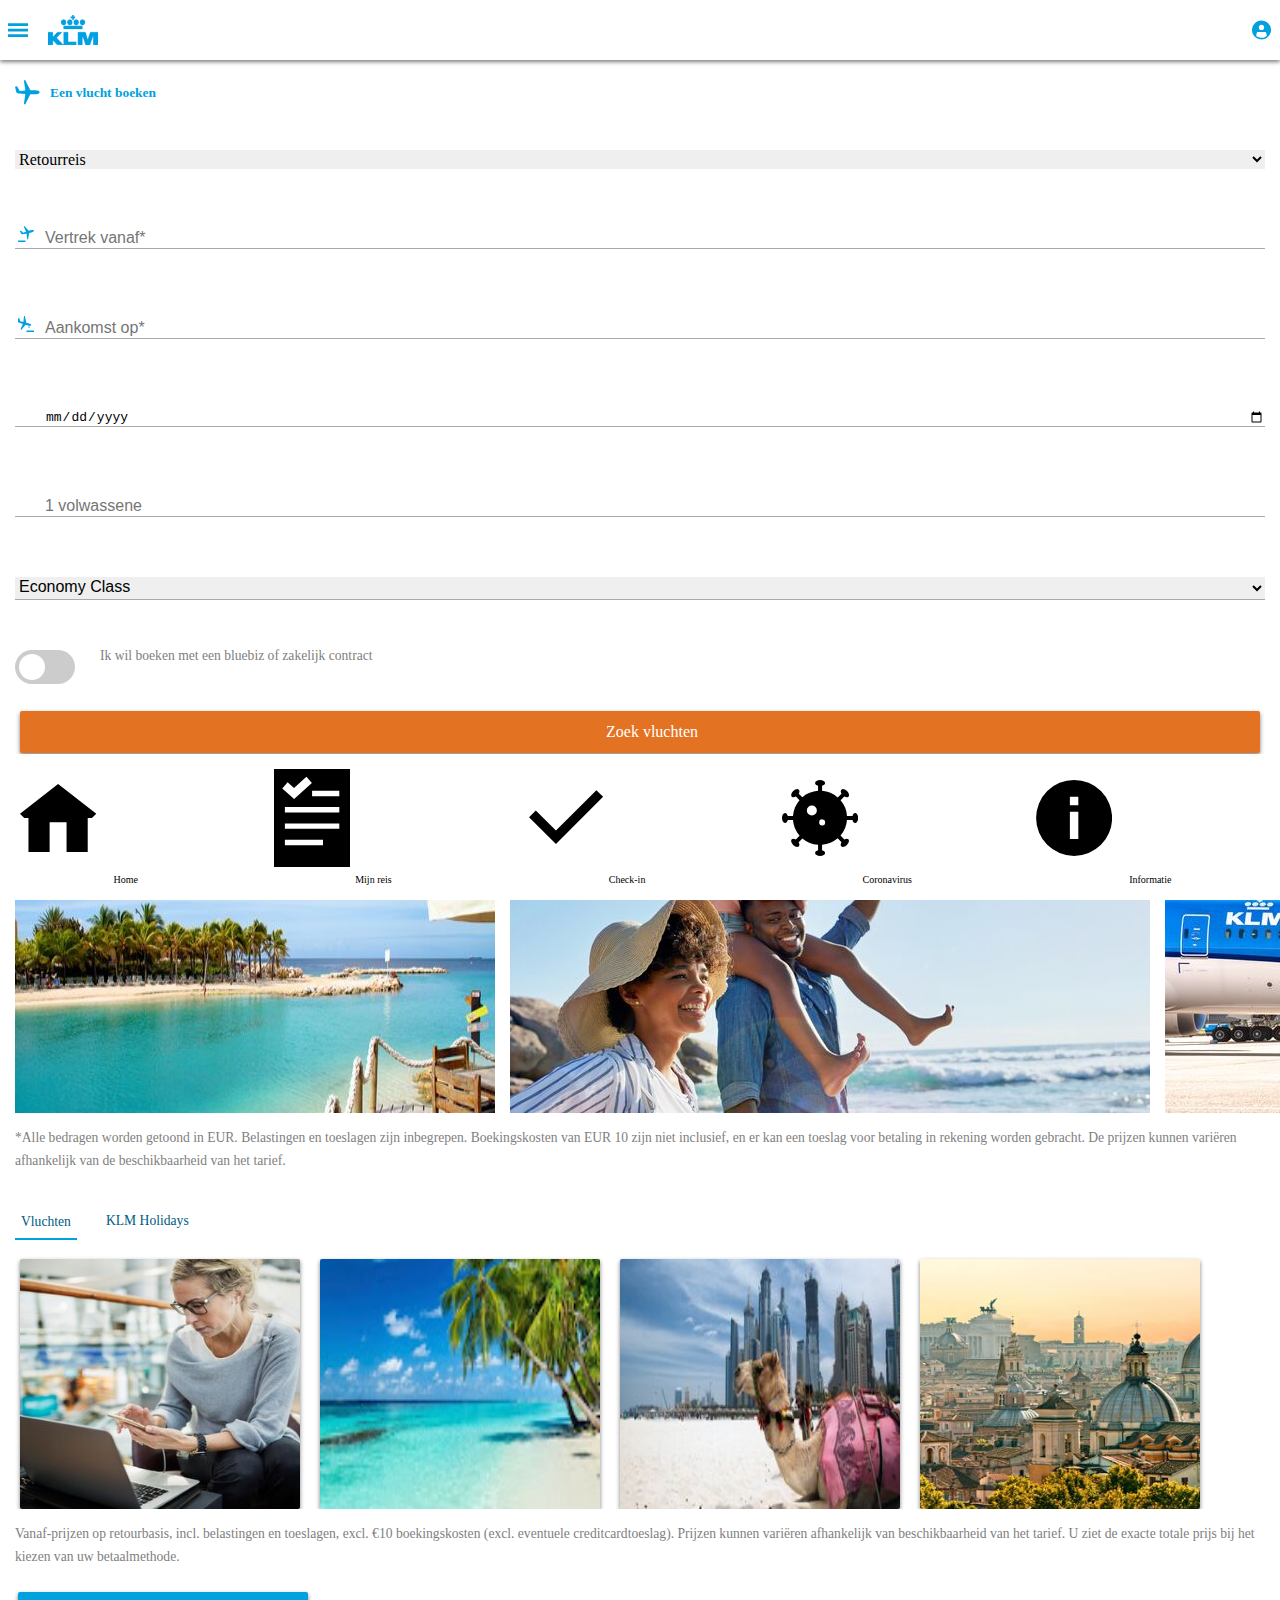
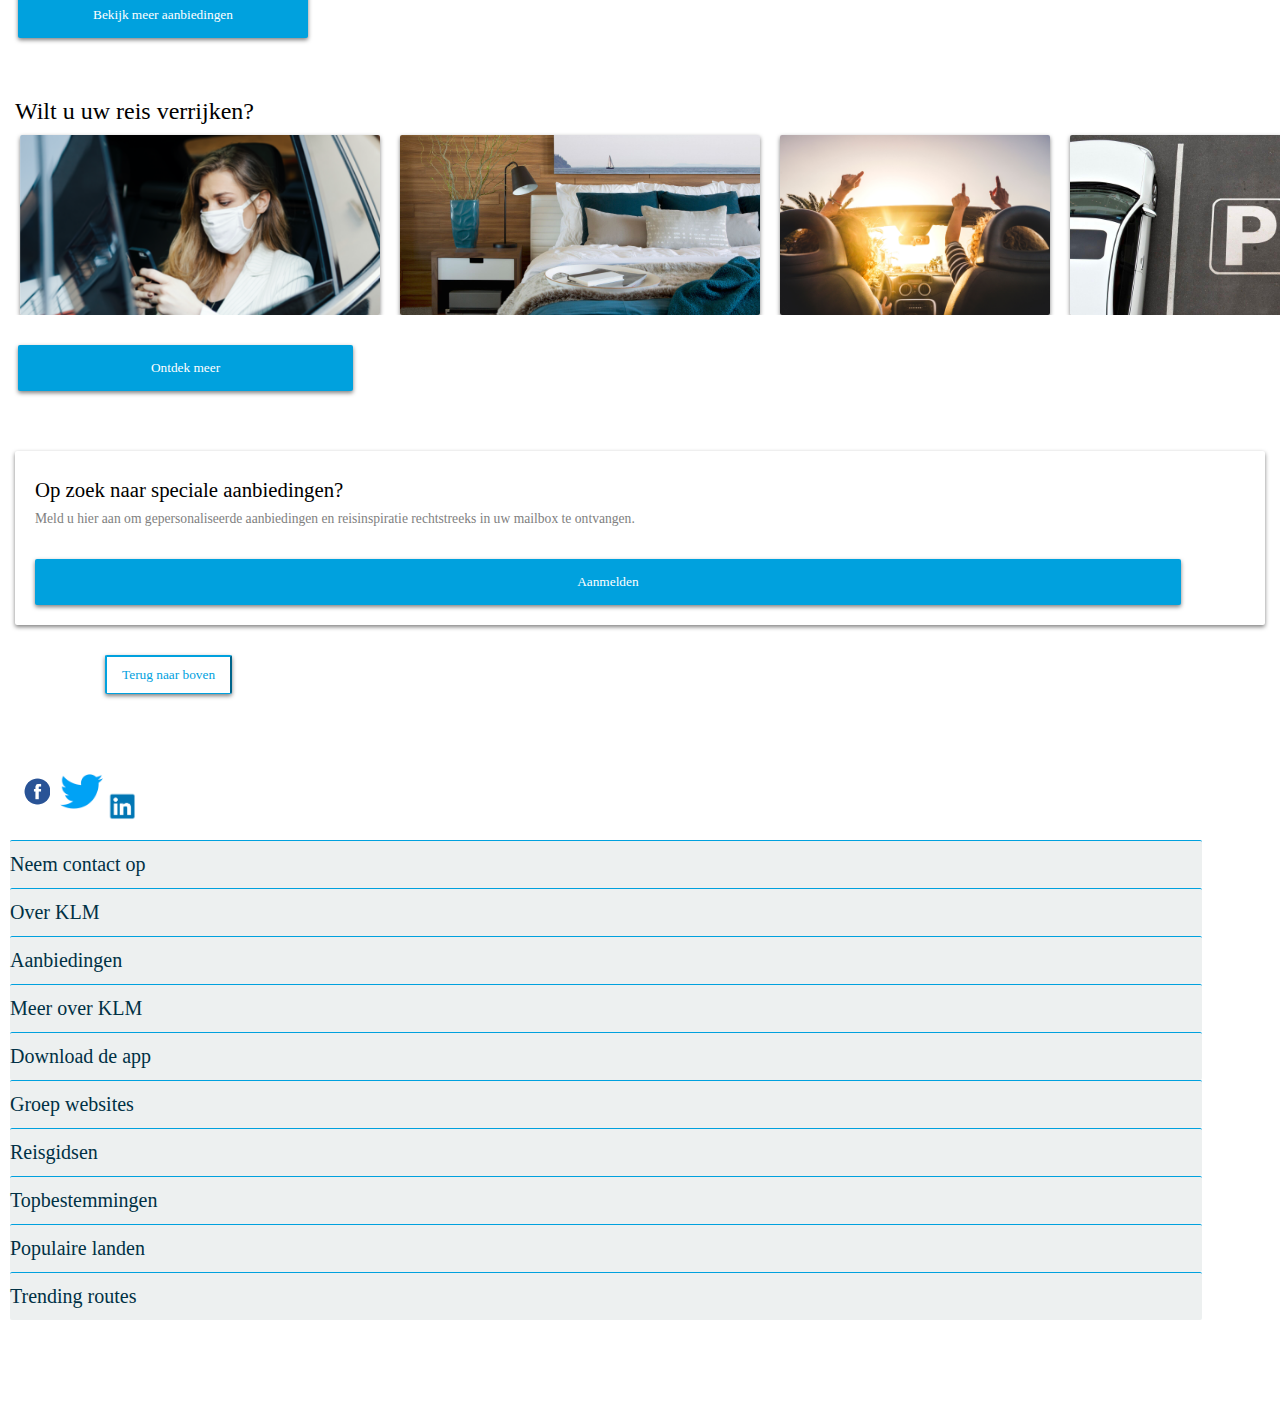
==== commit 757542d5: "Add files via upload" ====
--- a/index.html
+++ b/index.html
@@ -15,12 +15,12 @@
 <body>
 	<header>
 		<nav class="nav">
-			<svg xmlns="http://www.w3.org/2000/svg" width="100%" height="100%" viewBox="0 0 16 11" 
+			<svg xmlns="http://www.w3.org/2000/svg" width="100%" height="100%" viewBox="0 0 16 11"
 				preserveAspectRatio="xMidYMid meet" focusable="false" data-di-rand="1639339001306">
 				<path fill-rule="evenodd" d="M0 8.8h16V11H0V8.8zm16-4.4v2.2H0V4.4h16zM0 0h16v2.2H0V0z"></path>
 			</svg>
-			<img class="logo" src="images/klm_logo.png" alt="logo">
-			<svg xmlns="http://www.w3.org/2000/svg" width="100%" height="100%" viewBox="0 0 17 16" 
+			<img src="images/klm_logo.png" alt="logo">
+			<svg xmlns="http://www.w3.org/2000/svg" width="100%" height="100%" viewBox="0 0 17 16"
 				preserveAspectRatio="xMidYMid meet" focusable="false" data-di-rand="1639063424919">
 				<path fill-rule="evenodd"
 					d="M8.054 16c-.377 0-.753-.027-1.126-.08a7.814 7.814 0 0 1-2.188-.622 8.12 8.12 0 0 1-3.813-3.574A7.827 7.827 0 0 1 .164 9.61a8.013 8.013 0 0 1-.1-2.631 7.962 7.962 0 0 1 2.364-4.702A8.184 8.184 0 0 1 4.92.63 8.261 8.261 0 0 1 7.95 0a8.338 8.338 0 0 1 3.056.551 8.317 8.317 0 0 1 2.533 1.591 7.963 7.963 0 0 1 1.773 9.324A8.084 8.084 0 0 1 8.262 16h-.207zm-2.968-2.018l.06.027a6.75 6.75 0 0 0 2.734.658h.233c.294 0 .587-.027.88-.063a6.83 6.83 0 0 0 1.82-.524l.063-.027.064-.035.063-.027.063-.035.062-.027.062-.036.062-.035.061-.027.06-.035.029-.018.033-.018.027-.018.034-.018.026-.017.033-.018.026-.018.034-.018.025-.017.034-.027.024-.009.035-.027.023-.017.035-.018.023-.018.035-.027.021-.009.036-.026.022-.018.036-.027.02-.009.037-.026.019-.018.037-.027.018-.009.039-.035.016-.009.039-.036.015-.008.04-.027.014-.018.041-.027.013-.017.042-.036.01-.009.043-.035.01-.01.044-.035.008-.009.046-.035.006-.01.046-.035.055-.053.05-.044c-.308-1.023-.615-2.036-.912-3.058H4.348c-.3 1.022-.606 2.035-.914 3.058l.047.044h.001l.048.044.048.045c.127.107.258.213.393.32l.01.009.036.026.017.01.033.026.021.018.031.026.023.01.03.026.024.018.03.018.026.017.028.018.026.018.029.018.083.053.029.018.028.026.027.01.03.017.028.018.03.018.027.017.03.018.027.018.03.018.027.018.032.017.027.01.032.017.027.018.032.018.027.017.033.018.026.009.035.018.024.018.04.017.02.01zM8.054 3.556a2.23 2.23 0 0 1 2.236 2.222A2.231 2.231 0 0 1 8.054 8a2.23 2.23 0 0 1-2.237-2.222 2.23 2.23 0 0 1 2.237-2.222z">
@@ -68,11 +68,14 @@
 				<option>Business Class</option>
 				<option>La Première</option>
 			</select>
-			<div class="checkbox">
-				<input class="checkbox" type="checkbox" role="switch">
+			<div>
+				<label class="switch">
+					<input type="checkbox">
+					<span class="slider round"></span>
+				</label>
 				<p>Ik wil boeken met een bluebiz of zakelijk contract</p>
 			</div>
-			<input class="zoeken" type="submit" value="Zoek vluchten">
+			<input type="submit" value="Zoek vluchten">
 		</form>
 		<section>
 			<article class="carousel1">
@@ -115,16 +118,15 @@
 				ontvangen.</p>
 			<button>Aanmelden</button>
 		</section>
-		<section class="button4">
+		<section>
 			<button class="back" title="Terug naar boven">Terug naar boven</button>
 		</section>
 	</main>
 	<footer>
-		<section>
-			<a class="facebook" href="https://www.facebook.com/KLM"><img src="images/facebook.png" alt="facebook"></a>
-			<a class="twitter" href="https://twitter.com/klm"><img src="images/twitter.png" alt="twitter"></a>
-			<a class="linkedin" href="https://www.linkedin.com/company/klm/"><img src="images/linkedin.png"
-					alt="linkedin"></a>
+		<section class="sociale_media">
+			<a href="https://www.facebook.com/KLM"><img src="images/facebook.png" alt="facebook"></a>
+			<a href="https://twitter.com/klm"><img src="images/twitter.png" alt="twitter"></a>
+			<a href="https://www.linkedin.com/company/klm/"><img src="images/linkedin.png" alt="linkedin"></a>
 		</section>
 		<section>
 			<ul class="footer">
@@ -142,34 +144,35 @@
 		</section>
 		<nav class="footerNav">
 			<ul class="footerSvg">
-				<li><a href="#"><svg xmlns="http://www.w3.org/2000/svg" width="30%" height="100%" viewBox="0 0 19 17" 
-						preserveAspectRatio="xMidYMid meet" focusable="false">
-						<path d="M9.5 0L19 7.438 17.945 8.5h-1.057V17h-5.277V9.562H7.388V17H2.111V8.5H1.055L0 7.438z">
-						</path>
-					</svg></a></li>
-				<li><a href="#"><svg height="100%" viewBox="0 0 14 18" width="30%" xmlns="http://www.w3.org/2000/svg" 
-						preserveAspectRatio="xMidYMid meet" focusable="false">
-						<path
-							d="m0 0v18h14v-18zm2.5 2.44 1.18 1.06 2.28-2.06 1 1.12-3.26 2.96-2.18-1.94zm6.5 11.56h-7v-1h7zm3-3h-10v-1h10zm0-3h-10v-1h10zm0-3h-5v-1h5z">
-						</path>
-					</svg></a></li>
-				<li><a href="#"><svg xmlns="http://www.w3.org/2000/svg" width="30%" height="100%" viewBox="0 0 18 14" 
-						preserveAspectRatio="xMidYMid meet" focusable="false">
-						<path fill-rule="evenodd"
-							d="M6.605 9.977l9.55-9.551 1.588 1.588-11.138 11.14L.253 6.801l1.588-1.589z"></path>
-					</svg></a></li>
-				<li><a href="corona.html"><svg xmlns="http://www.w3.org/2000/svg" width="30%" height="100%" viewBox="0 0 18 18" 
-						preserveAspectRatio="xMidYMid meet" focusable="false">
-						<path
-							d="M9 0c.654 0 1.184.318 1.184.71 0 .294-.296.546-.72.654v1.233a6.368 6.368 0 0 1 3.703 1.552l.884-.885c-.213-.37-.24-.75-.036-.954.277-.277.877-.127 1.34.335.462.463.612 1.062.334 1.34-.207.207-.594.176-.97-.046l-.885.883a6.364 6.364 0 0 1 1.514 3.694h1.293c.111-.413.36-.7.649-.7.392 0 .71.53.71 1.184 0 .654-.318 1.184-.71 1.184-.294 0-.546-.296-.654-.72h-1.29a6.37 6.37 0 0 1-1.525 3.673l.918.918c.365-.204.735-.227.936-.026.277.277.127.877-.335 1.34-.463.462-1.063.612-1.34.334-.21-.21-.175-.608.057-.989l-.905-.905a6.362 6.362 0 0 1-3.688 1.538v1.289c.424.108.72.36.72.654 0 .392-.53.71-1.184.71-.654 0-1.184-.318-1.184-.71 0-.29.287-.538.7-.649v-1.29a6.371 6.371 0 0 1-3.695-1.514l-.892.892c.222.375.254.763.046.97-.277.277-.877.127-1.34-.335-.462-.462-.612-1.062-.334-1.34.204-.204.583-.176.953.037l.893-.89a6.371 6.371 0 0 1-1.553-3.707h-1.23c-.108.424-.36.72-.654.72C.318 10.184 0 9.654 0 9c0-.654.318-1.184.71-1.184.29 0 .538.287.649.7h1.233c.1-1.42.664-2.713 1.542-3.727l-.845-.843c-.376.222-.764.254-.972.046-.277-.277-.127-.877.335-1.34.463-.462 1.062-.612 1.34-.334.204.204.177.583-.036.953l.849.85a6.36 6.36 0 0 1 3.711-1.527V1.359c-.413-.111-.7-.36-.7-.649C7.816.318 8.346 0 9 0zm.526 9.33a.71.71 0 1 0 0 1.419.71.71 0 0 0 0-1.418zM7.052 6.069a1.184 1.184 0 1 0 0 2.368 1.184 1.184 0 0 0 0-2.368z"
-							fill-rule="nonzero"></path>
-					</svg></a></li>
+				<li><a href="#"><svg xmlns="http://www.w3.org/2000/svg" width="30%" height="100%" viewBox="0 0 19 17"
+							preserveAspectRatio="xMidYMid meet" focusable="false">
+							<path
+								d="M9.5 0L19 7.438 17.945 8.5h-1.057V17h-5.277V9.562H7.388V17H2.111V8.5H1.055L0 7.438z">
+							</path>
+						</svg></a></li>
+				<li><a href="#"><svg height="100%" viewBox="0 0 14 18" width="30%" xmlns="http://www.w3.org/2000/svg"
+							preserveAspectRatio="xMidYMid meet" focusable="false">
+							<path
+								d="m0 0v18h14v-18zm2.5 2.44 1.18 1.06 2.28-2.06 1 1.12-3.26 2.96-2.18-1.94zm6.5 11.56h-7v-1h7zm3-3h-10v-1h10zm0-3h-10v-1h10zm0-3h-5v-1h5z">
+							</path>
+						</svg></a></li>
+				<li><a href="#"><svg xmlns="http://www.w3.org/2000/svg" width="30%" height="100%" viewBox="0 0 18 14"
+							preserveAspectRatio="xMidYMid meet" focusable="false">
+							<path fill-rule="evenodd"
+								d="M6.605 9.977l9.55-9.551 1.588 1.588-11.138 11.14L.253 6.801l1.588-1.589z"></path>
+						</svg></a></li>
+				<li><a href="corona.html"><svg xmlns="http://www.w3.org/2000/svg" width="30%" height="100%"
+							viewBox="0 0 18 18" preserveAspectRatio="xMidYMid meet" focusable="false">
+							<path
+								d="M9 0c.654 0 1.184.318 1.184.71 0 .294-.296.546-.72.654v1.233a6.368 6.368 0 0 1 3.703 1.552l.884-.885c-.213-.37-.24-.75-.036-.954.277-.277.877-.127 1.34.335.462.463.612 1.062.334 1.34-.207.207-.594.176-.97-.046l-.885.883a6.364 6.364 0 0 1 1.514 3.694h1.293c.111-.413.36-.7.649-.7.392 0 .71.53.71 1.184 0 .654-.318 1.184-.71 1.184-.294 0-.546-.296-.654-.72h-1.29a6.37 6.37 0 0 1-1.525 3.673l.918.918c.365-.204.735-.227.936-.026.277.277.127.877-.335 1.34-.463.462-1.063.612-1.34.334-.21-.21-.175-.608.057-.989l-.905-.905a6.362 6.362 0 0 1-3.688 1.538v1.289c.424.108.72.36.72.654 0 .392-.53.71-1.184.71-.654 0-1.184-.318-1.184-.71 0-.29.287-.538.7-.649v-1.29a6.371 6.371 0 0 1-3.695-1.514l-.892.892c.222.375.254.763.046.97-.277.277-.877.127-1.34-.335-.462-.462-.612-1.062-.334-1.34.204-.204.583-.176.953.037l.893-.89a6.371 6.371 0 0 1-1.553-3.707h-1.23c-.108.424-.36.72-.654.72C.318 10.184 0 9.654 0 9c0-.654.318-1.184.71-1.184.29 0 .538.287.649.7h1.233c.1-1.42.664-2.713 1.542-3.727l-.845-.843c-.376.222-.764.254-.972.046-.277-.277-.127-.877.335-1.34.463-.462 1.062-.612 1.34-.334.204.204.177.583-.036.953l.849.85a6.36 6.36 0 0 1 3.711-1.527V1.359c-.413-.111-.7-.36-.7-.649C7.816.318 8.346 0 9 0zm.526 9.33a.71.71 0 1 0 0 1.419.71.71 0 0 0 0-1.418zM7.052 6.069a1.184 1.184 0 1 0 0 2.368 1.184 1.184 0 0 0 0-2.368z"
+								fill-rule="nonzero"></path>
+						</svg></a></li>
 				<li><a><svg xmlns="http://www.w3.org/2000/svg" width="30%" height="100%" viewBox="0 0 16 16"
-						preserveAspectRatio="xMidYMid meet" focusable="false">
-						<path
-							d="M8 .02A7.981 7.981 0 0 1 15.977 8a7.981 7.981 0 0 1-7.979 7.978A7.981 7.981 0 0 1 .021 8 7.981 7.981 0 0 1 7.999.021zm-.887 12.412h1.773V6.67H7.113v5.762zm0-7.092h1.773V3.567H7.113V5.34z">
-						</path>
-					</svg></a></li>
+							preserveAspectRatio="xMidYMid meet" focusable="false">
+							<path
+								d="M8 .02A7.981 7.981 0 0 1 15.977 8a7.981 7.981 0 0 1-7.979 7.978A7.981 7.981 0 0 1 .021 8 7.981 7.981 0 0 1 7.999.021zm-.887 12.412h1.773V6.67H7.113v5.762zm0-7.092h1.773V3.567H7.113V5.34z">
+							</path>
+						</svg></a></li>
 			</ul>
 			<ul class="footerMenu">
 				<li>Home</li>
@@ -180,7 +183,7 @@
 			</ul>
 		</nav>
 	</footer>
-	<script src="./script.js"></script>
+	<script src="scripts/script.js"></script>
 </body>
 
 </html>--- a/styles/style.css
+++ b/styles/style.css
@@ -5,6 +5,15 @@
   box-sizing: border-box;
 }
 
+:root {
+  --text-color: #003145;
+  --background-color: #00a1de;
+  --background-color2: white;
+  --background-color3: #e37222;
+  --border-color: #a9a9a9;
+}
+
+/*styling voor de gehele body*/
 body {
   margin: 0;
 }
@@ -13,10 +22,10 @@
 p {
   display: flex;
   font-family: "Verdana", "sans-serif";
-  margin-left: 7px;
-  font-size: 10pt;
+  margin-left: 15px;
+  margin-right: 15px;
+  font-size: 0.85em;
   color: gray;
-  width: 95%;
   line-height: 1.7;
 }
 
@@ -26,25 +35,29 @@
   display: flex;
   padding: 0.2em;
   align-items: center;
+  padding-bottom: 15px;
+  padding-top: 15px;
 }
 
 .nav svg {
   height: 20px;
   width: 20px;
   margin: 0 5px;
+  color: var(--background-color);
+  fill: currentColor;
 }
 
 .nav img {
   height: 30px;
   width: 50px;
-  margin: 0 5px;
+  margin: 0 15px;
 }
 
 .nav svg:last-of-type {
   margin-left: auto;
 }
 
-.nav > section {
+.nav>section {
   position: absolute;
   left: 0;
   right: 0;
@@ -59,13 +72,13 @@
   display: unset !important;
 }
 
-.nav > section > section {
-  background: white;
+.nav>section>section {
+  background: var(--background-color2);
   width: 80%;
   height: 100%;
 }
 
-.nav > section > section ul {
+.nav>section>section ul {
   margin: 0;
   list-style: none;
   padding: 0;
@@ -73,42 +86,43 @@
   padding-top: 7px;
 }
 
-.nav > section > section ul li {
+.nav>section>section ul li {
   width: 100%;
 }
 
-.nav > section > section ul li a {
+.nav>section>section ul li a {
   padding: 1em 2em;
   width: 100%;
   display: inline-block;
   text-decoration: none;
-  color: #003145;
-  font-family: "Verdana", "sans-serif";
-}
-
-.nav > section > section ul li a.active {
-  border-left: 4px solid #e37222;
+  color: var(--text-color);
+  font-family: "Verdana", "sans-serif";
+}
+
+.nav>section>section ul li a.active {
+  border-left: 4px solid var(--background-color3);
   background-color: #f0efed;
 }
+
 
 /*styling voor de section boeken*/
 .boeken {
   display: flex;
   align-items: flex-start;
-  margin-left: 10px;
+  margin-left: 15px;
   margin-top: 20px;
 }
 
-.boeken :first-child {
-  fill: #00a1de;
+.boeken svg {
+  fill: var(--background-color);
   width: 25px;
   margin-right: 10px;
 }
 
 .boeken h1 {
   font-family: "Verdana", "sans-serif";
-  font-size: 10pt;
-  color: #00a1de;
+  font-size: 0.84em;
+  color: var(--background-color);
   margin-top: 5px;
 }
 
@@ -121,24 +135,23 @@
 
 .form :first-child {
   font-family: "Verdana", "sans-serif";
-  font-size: 12pt;
+  font-size: 1em;
   margin-top: 40px;
-  margin-left: 10px;
-  margin-right: 10px;
+  margin-left: 15px;
+  margin-right: 15px;
   margin-bottom: 30px;
   border: 0;
-  border-bottom: 1px solid #a9a9a9;
 }
 
 .form input {
-  font-size: 12pt;
-  padding-top: 1%;
+  font-size: 1em;
+  padding-top: 10px;
   margin-top: 20px;
-  margin-left: 10px;
-  margin-right: 10px;
+  margin-left: 15px;
+  margin-right: 15px;
   margin-bottom: 40px;
   border: 0;
-  border-bottom: 1px solid #a9a9a9;
+  border-bottom: 1px solid var(--border-color);
   background-repeat: no-repeat;
   background-size: 1em;
   background-position: 0.2em 50%;
@@ -153,47 +166,109 @@
   background-image: url("../images/vliegtuigLanden.svg");
 }
 
+.form input:nth-child(8) {
+  font-family: "Verdana", "sans-serif";
+  color: var(--background-color2);
+  background-color: var(--background-color3);
+  padding-top: 12px;
+  padding-bottom: 12px;
+  margin-left: 20px;
+  margin-right: 20px;
+  margin-top: 30px;
+  margin-bottom: 40px;
+  border: none;
+  border-radius: 2px;
+  box-shadow: 0 2px 4px 0 rgba(0, 0, 0, .5);
+}
+
 .class {
-  font-size: 12pt;
+  font-size: 1em;
   padding-bottom: 3px;
   margin-bottom: 10px;
   margin-top: 20px;
-  margin-right: 10px;
-  margin-left: 10px;
+  margin-right: 15px;
+  margin-left: 15px;
   border: 0;
-  border-bottom: 1px solid #a9a9a9;
-}
-
-.checkbox {
-  display: flex;
-  align-content: flex-start;
-  margin-left: 5px;
-}
-
-.checkbox p {
-  font-family: "Verdana", "sans-serif";
-  font-size: 10pt;
-  display: flex;
-  margin-top: 35px;
-  margin-left: 10px;
-}
-
-.form .zoeken {
-  font-family: "Verdana", "sans-serif";
-  color: white;
-  background-color: #e37222;
-  padding-top: 12px;
-  padding-bottom: 12px;
-  margin: 10px;
-  margin-top: 30px;
-  margin-bottom: 40px;
-  width: 335px;
-  border: none;
-  border-radius: 2px;
-  box-shadow: 0 2px 4px 0 rgba(0, 0, 0, .5);
-}
-
-/*styling voor de eerste carousel*/
+  border-bottom: 1px solid var(--border-color);
+}
+
+
+/* Hier begint de styling voor de toggle switch */
+/* Bron code: https://www.w3schools.com/howto/howto_css_switch.asp */
+
+/* The switch - the box around the slider */
+.switch {
+  position: relative;
+  display: inline-block;
+  width: 60px;
+  height: 34px;
+}
+
+/* Hide default HTML checkbox */
+.switch input {
+  opacity: 0;
+  width: 0;
+  height: 0;
+}
+
+/* The slider */
+.slider {
+  position: absolute;
+  cursor: pointer;
+  top: 0;
+  left: 0;
+  right: 0;
+  bottom: 0;
+  background-color: #ccc;
+  -webkit-transition: .4s;
+  transition: .4s;
+}
+
+.slider:before {
+  position: absolute;
+  content: "";
+  height: 26px;
+  width: 26px;
+  left: 4px;
+  bottom: 4px;
+  background-color: var(--background-color2);
+  -webkit-transition: .4s;
+  transition: .4s;
+}
+
+input:checked+.slider {
+  background-color: #2196F3;
+}
+
+input:focus+.slider {
+  box-shadow: 0 0 1px #2196F3;
+}
+
+input:checked+.slider:before {
+  -webkit-transform: translateX(18px);
+  -ms-transform: translateX(18px);
+  transform: translateX(24px);
+}
+
+/* Rounded sliders */
+.slider.round {
+  border-radius: 34px;
+}
+
+.slider.round:before {
+  border-radius: 50%;
+}
+
+/* de styling voor de tekst die hoort bij de toggle switch */
+div p {
+  font-family: "Verdana", "sans-serif";
+  font-size: 0.85em;
+  display: flex;
+  margin-top: -70px;
+  margin-left: 100px;
+}
+
+/*styling voor het eerste carousel*/
 .carousel1 {
   display: flex;
   flex-direction: row;
@@ -201,30 +276,31 @@
 }
 
 .carousel1 img {
-  width: 100%;
+  width: 90%;
+  margin-left: 15px;
 }
 
 /*styling voor het tabblad vluchten*/
 .vluchten button:nth-of-type(1) {
   display: flex;
   font-family: "Verdana", "sans-serif";
-  font-size: 10pt;
+  font-size: 0.85em;
   color: #005b82;
-  background-color: white;
+  background-color: var(--background-color2);
   margin-top: 40px;
   margin-bottom: -28px;
-  margin-left: 10px;
+  margin-left: 15px;
   padding-bottom: 8px;
   border: 0;
-  border-bottom: 2px solid #00a1de;
+  border-bottom: 2px solid var(--background-color);
 }
 
 .vluchten button:nth-of-type(2) {
   display: flex;
   font-family: "Verdana", "sans-serif";
-  font-size: 10pt;
+  font-size: 0.85em;
   color: #005b82;
-  background-color: white;
+  background-color: var(--background-color2);
   margin-top: 40px;
   margin-bottom: -28px;
   margin-left: 100px;
@@ -238,6 +314,7 @@
   display: flex;
   flex-direction: row;
   overflow-x: auto;
+  margin-left: 10px;
 }
 
 .carrousel2 {
@@ -253,14 +330,14 @@
 /*styling voor het tabblad vluchten*/
 .vluchten button:nth-of-type(3) {
   font-family: "Verdana", "sans-serif";
-  color: white;
-  background-color: #00a1de;
+  color: var(--background-color2);
+  background-color: var(--background-color);
   padding-top: 15px;
   padding-bottom: 15px;
-  padding-left: 79px;
-  padding-right: 78px;
-  margin-left: 10px;
-  margin-right: 10px;
+  padding-left: 75px;
+  padding-right: 75px;
+  margin-left: 18px;
+  margin-right: 15px;
   margin-bottom: 30px;
   margin-top: 10px;
   border: none;
@@ -271,11 +348,11 @@
 /*styling voor de section verrijken*/
 .verrijken h2 {
   font-family: "Verdana", "sans-serif";
-  font-size: 16pt;
+  font-size: 1.34;
   font-weight: lighter;
   margin-bottom: -25px;
   margin-top: 30px;
-  margin-left: 10px;
+  margin-left: 15px;
 }
 
 .carrousel3 {
@@ -291,12 +368,14 @@
 
 .verrijken button {
   font-family: "Verdana", "sans-serif";
-  color: white;
-  background-color: #00a1de;
-  padding-top: 12px;
-  padding-bottom: 12px;
-  margin: 10px;
+  color: var(--background-color2);
+  background-color: var(--background-color);
+  padding-top: 15px;
+  padding-bottom: 15px;
+  margin-left: 18px;
+  margin-right: 18px;
   margin-top: 30px;
+  margin-bottom: 30px;
   width: 335px;
   border: none;
   border-radius: 2px;
@@ -311,16 +390,15 @@
   padding-left: 10px;
   padding-right: 8px;
   padding-bottom: 10px;
-  margin-left: 10px;
-  margin-right: 10px;
+  margin-left: 15px;
+  margin-right: 15px;
   margin-top: 30px;
-  width: 95%;
 }
 
 .speciale_aanbiedingen h2 {
   font-family: "Verdana", "sans-serif";
   font-weight: lighter;
-  font-size: 15pt;
+  font-size: 1.3em;
   margin-left: 10px;
   margin-bottom: 5px;
 }
@@ -328,15 +406,15 @@
 .speciale_aanbiedingen p {
   margin-top: 0;
   margin-left: 10px;
-  font-size: 10pt;
+  font-size: 0.85em;
 }
 
 .speciale_aanbiedingen button {
   font-family: "Verdana", "sans-serif";
-  color: white;
-  background-color: #00a1de;
-  padding-top: 10px;
-  padding-bottom: 10px;
+  color: var(--background-color2);
+  background-color: var(--background-color);
+  padding-top: 15px;
+  padding-bottom: 15px;
   margin-bottom: 10px;
   margin-top: 15px;
   margin-left: 10px;
@@ -346,16 +424,11 @@
   box-shadow: 0 2px 4px 0 rgba(0, 0, 0, .5);
 }
 
-.button4 {
-  margin: 10px;
-  width: 90%;
-  border-bottom: 1px solid #00a1de;
-}
 
 /*styling voor de knop om naar boven te gaan*/
 .back {
   margin-top: 30px;
-  margin-left: 90px;
+  margin-left: 105px;
   margin-bottom: 80px;
   padding-top: 10px;
   padding-bottom: 10px;
@@ -363,32 +436,34 @@
   padding-left: 15px;
   border: 1;
   border-radius: 2px;
-  border-color: #00a1de;
-  font-family: "Verdana", "sans-serif";
-  color: #00a1de;
-  background-color: white;
-  box-shadow: 0 2px 4px 0 rgba(0, 0, 0, .5);
+  border-color: var(--background-color);
+  font-family: "Verdana", "sans-serif";
+  color: var(--background-color);
+  background-color: var(--background-color2);
+  box-shadow: 0 2px 4px 0 rgba(0, 0, 0, .5);
+  border-bottom: 1px solid var(--background-color);
 }
 
 /*styling voor de sociale media iconen*/
-.facebook {
+.sociale_media :first-child {
   display: flex;
   height: 35px;
   margin-left: 10px;
 }
 
-.twitter {
+.sociale_media :nth-child(2) {
   display: flex;
   height: 15px;
-  margin-left: 50px;
-  margin-top: -25px;
-}
-
-.linkedin {
+  margin-left: 40px;
+  margin-top: -20px;
+  margin-top: -35px;
+}
+
+.sociale_media :nth-child(3) {
   display: flex;
   height: 35px;
-  margin-left: 85px;
-  margin-top: -25px;
+  margin-left: 95px;
+  margin-top: px;
 }
 
 /*styling voor de footer*/
@@ -396,14 +471,14 @@
   display: flex;
   flex-direction: column;
   width: 98%;
-  font-size: 13pt;
+  font-size: 1em;
   padding: 0;
   border-top: 1px;
 }
 
 .footer li {
   font-family: "Verdana", "sans-serif";
-  color: #003145;
+  color: var(--text-color);
   background-color: #EDf0f0;
   padding-top: 12px;
   padding-bottom: 12px;
@@ -412,7 +487,7 @@
   margin-left: 10px;
   width: 95%;
   border: 0;
-  border-top: 1px solid #00a1de;
+  border-top: 1px solid var(--background-color);
   border-radius: 2px;
   font-family: "Verdana", "sans-serif";
   text-align: left;
@@ -429,11 +504,11 @@
   bottom: 0;
   left: 0;
   z-index: 9999;
-  background-color: white;
+  background-color: var(--background-color2);
 }
 
 .footerMenu {
-  font-family: Verdana, Geneva, Tahoma, sans-serif;
+  font-family: "Verdana", "Geneva", "Tahoma", "sans-serif";
   display: flex;
   flex-direction: row;
   list-style: none;
@@ -442,8 +517,8 @@
   margin-bottom: 15px;
   font-size: 10px;
   justify-content: space-around;
-  fill: #00a1de;
-  background-color: white;
+  fill: var(--background-color);
+  background-color: var(--background-color2);
 }
 
 .footerSvg {
@@ -452,12 +527,10 @@
   list-style: none;
   margin-left: -20px;
   margin-right: -10px;
-  margin-top: -10px;
+  margin-top: 3px;
   margin-bottom: 20px;
   padding-top: 10px;
   justify-content: space-around;
-  fill: #00a1de;
-  background-color: white;
 }
 
 
@@ -466,75 +539,63 @@
 
 /* hier begint de css voor de tweede pagina */
 
-/*styling voor de navigatie*/
-.page2 .nav {
-  box-shadow: 0 2px 4px 0 rgba(0, 0, 0, .5);
-  display: flex;
-  padding: 0.2em;
-  align-items: center;
-}
-
-.page2 .nav svg {
-  height: 20px;
-  width: 20px;
-  margin: 0 5px;
-}
-
-.page2 .nav img {
-  height: 30px;
-  width: 50px;
-  margin: 0 5px;
-}
-
-.page2 .nav svg:last-of-type {
-  margin-left: auto;
-}
-
-.page2 .nav > section {
-  position: absolute;
-  left: 0;
-  right: 0;
-  top: 0;
-  bottom: 0;
-  background: rgba(0, 0, 0, .5);
-  z-index: 100000;
-  display: none;
-}
-
-.page2 .menuOpen {
-  display: unset !important;
-}
-
-.page2 .nav > section > section {
-  background: white;
-  width: 80%;
-  height: 100%;
-}
-
-.page2 .nav > section > section ul {
-  margin: 0;
-  list-style: none;
-  padding: 0;
-  width: 100%;
-  padding-top: 7px;
-}
-
-.page2 .nav > section > section ul li {
-  width: 100%;
-}
-
-.page2 .nav > section > section ul li a {
-  padding: 1em 2em;
-  width: 100%;
-  display: inline-block;
-  text-decoration: none;
-  color: #003145;
-  font-family: "Verdana", "sans-serif";
-}
-
-.page2 .nav > section > section ul li a.active {
-  border-left: 4px solid #e37222;
-  background-color: #f0efed;
+
+
+
+
+/*styling voor de h1 elementen in de class "none"*/
+.page2 .none h1 {
+  font-family: "Verdana", "Geneva", "Tahoma", "sans-serif";
+  color: var(--text-color);
+  font-weight: 50;
+  font-size: 1.8em;
+  margin-top: 10px;
+  margin-left: 10px;
+}
+
+/*styling voor de h1/2/3 elementen*/
+.page2 h1 {
+  font-family: "Verdana", "Geneva", "Tahoma", "sans-serif";
+  color: var(--text-color);
+  font-weight: 50;
+  font-size: 1.8em;
+}
+
+.page2 h2 {
+  font-family: "Verdana", "Geneva", "Tahoma", "sans-serif";
+  color: var(--text-color);
+  font-weight: 50;
+  font-size: 1.34em;
+  margin-top: 50px;
+  margin-left: 10px;
+}
+
+.page2 h3 {
+  font-family: "Verdana", "Geneva", "Tahoma", "sans-serif";
+  color: var(--text-color);
+  font-weight: 400;
+  margin-left: 10px;
+  padding-top: 10px;
+}
+
+/*styling voor de p elementen in page 2*/
+.page2 p {
+  font-family: "Verdana", "Geneva", "Tahoma", "sans-serif";
+  color: gray;
+  width: 95%;
+  font-size: 0.84em;
+  font-weight: 400;
+  margin-left: 10px;
+  margin-bottom: 20px;
+}
+
+/* styling voor de navigatie in de corona pagina */
+.page2 .nav>section {
+  margin: 0 !important;
+}
+
+.page2 .nav>section>section {
+  margin: 0 !important;
 }
 
 /*styling voor alle sections*/
@@ -542,8 +603,8 @@
   padding-bottom: 1px;
   box-shadow: 0 2px 4px 0 rgba(0, 0, 0, .5);
   border-radius: 2px;
-  margin-left: 5px;
-  margin-right: 5px;
+  margin-left: 15px;
+  margin-right: 15px;
   margin-top: 30px;
 }
 
@@ -552,66 +613,20 @@
   padding-bottom: 0;
   box-shadow: none;
   border-radius: 2px;
-  margin-left: 5px;
-  margin-right: 5px;
+  margin-left: 10px;
+  margin-right: 15px;
   margin-top: 10px;
 }
 
-/*styling voor de p elementen in de class "none"*/
-.page2 .noneP {
-  display: inline-block;
-  color: #003145;
+/*styling voor het eerste element*/
+.page2 :first-child {
   border: 0;
-  margin-top: 15px;
-}
-
-.page2 .noneP span {
-  border-bottom: 1px solid #003145;
-}
-
-/*styling voor de h1 elementen in de class "none"*/
-.page2 .none h1 {
-  font-family: Verdana, Geneva, Tahoma, sans-serif;
-  color: #003145;
-  font-weight: 50;
-  font-size: 1.8em;
-  margin-left: 10px;
-  margin-top: -10px;
-}
-
-/*styling voor de h1/2/3 elementen*/
-.page2 h1 {
-  font-family: Verdana, Geneva, Tahoma, sans-serif;
-  color: #003145;
-  font-weight: 50;
-  font-size: 1.8em;
-  margin-left: 10px;
-}
-
-.page2 h2 {
-  font-family: Verdana, Geneva, Tahoma, sans-serif;
-  color: #003145;
-  font-weight: 50;
-  font-size: 16pt;
-}
-
-.page2 h3 {
-  font-family: Verdana, Geneva, Tahoma, sans-serif;
-  color: #003145;
-  font-weight: 400;
-  margin-left: 10px;
-  padding-top: 10px;
-}
-
-/*styling voor de p elementen in page 2*/
-.page2 p {
-  font-family: Verdana, Geneva, Tahoma, sans-serif;
-  color: gray;
-  width: 95%;
-  font-size: 10pt;
-  font-weight: 400;
-  margin-left: 10px;
-  margin-bottom: 20px;
+}
+
+/* styling voor de link om terug te gaan */
+.page2 span a:link {
+  border-bottom: 1px solid var(--text-color);
+  text-decoration: none;
 }
 
 /*styling voor de afbeeldingen in page 2*/
@@ -624,33 +639,40 @@
 .page2 .none .facebook {
   display: flex;
   height: 35px;
-  margin-left: 3px;
+  margin-left: 10px;
+  padding-top: 10px;
 }
 
 .page2 .none .twitter {
   display: flex;
   height: 15px;
+  margin-left: 50px;
+  margin-top: -20px;
 }
 
 .page2 .none .linkedin {
   display: flex;
   height: 35px;
-}
+  margin-left: 95px;
+  margin-top: -30px;
+  padding-top: 10px;
+}
+
 
 /*styling voor de footer in page 2*/
-.footerNav {
+.page2 .footerNav {
   position: fixed;
   bottom: 0;
   left: 0;
   z-index: 9999;
-  background-color: white;
+  background-color: var(--background-color2);
 }
 
 .page2 .none .footer {
   display: flex;
   flex-direction: column;
   width: 98%;
-  font-size: 13pt;
+  font-size: 1.1em;
   padding: 0;
   border-top: 1px;
 }
@@ -659,6 +681,32 @@
   margin-top: 80px;
   margin-left: 5px;
   margin-right: 5px;
-  border-top: 1px solid #00a1de;
-}
-
+  border-top: 1px solid var(--background-color);
+}
+
+.page2 .footerSvg {
+  display: flex;
+  flex-direction: row;
+  list-style: none;
+  margin-left: -20px;
+  margin-right: -10px;
+  margin-top: 10px;
+  margin-bottom: 8px;
+  padding-top: 0;
+  justify-content: space-around;
+}
+
+.page2 .footerMenu {
+  font-family: "Verdana", "Geneva", "Tahoma", "sans-serif";
+  display: flex;
+  flex-direction: row;
+  list-style: none;
+  margin-left: -35px;
+  margin-top: -15px;
+  margin-bottom: 5px;
+  padding-top: 10px;
+  font-size: 10px;
+  justify-content: space-around;
+  fill: var(--background-color);
+  background-color: var(--background-color2);
+}